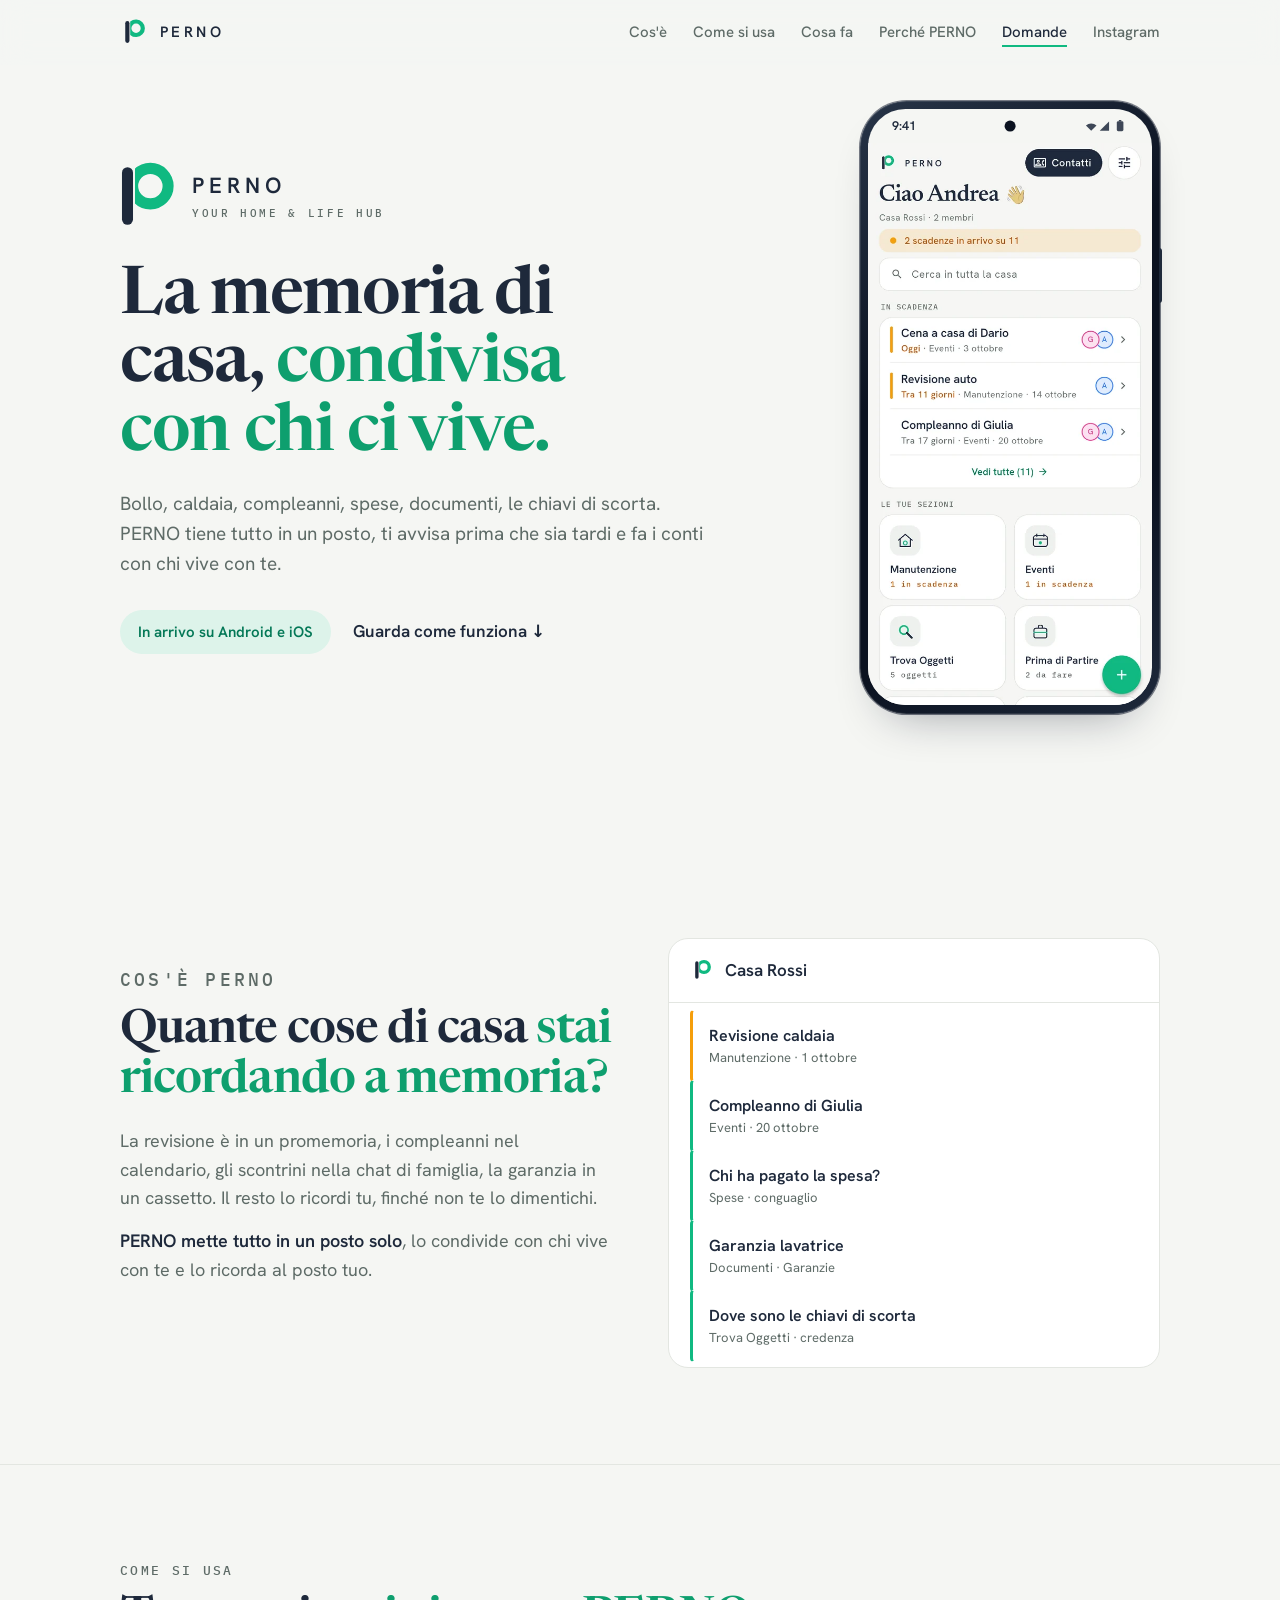
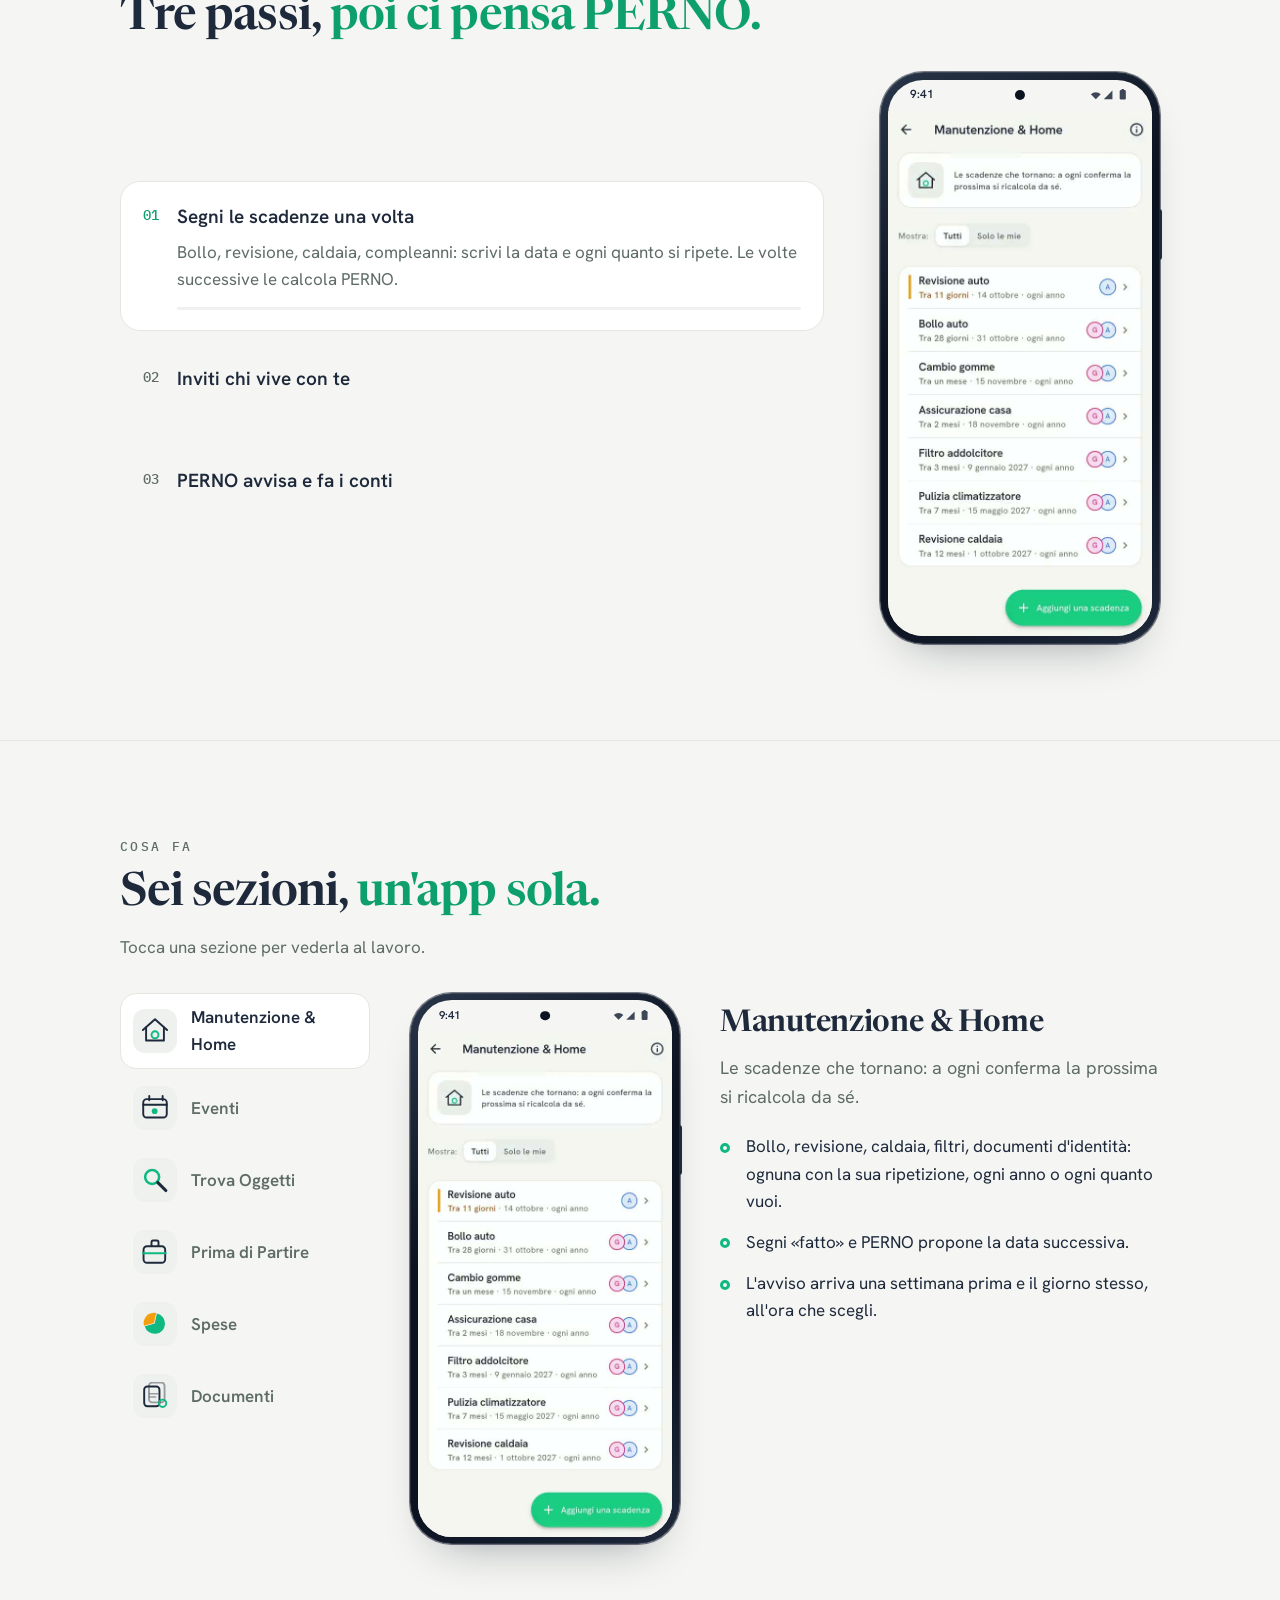
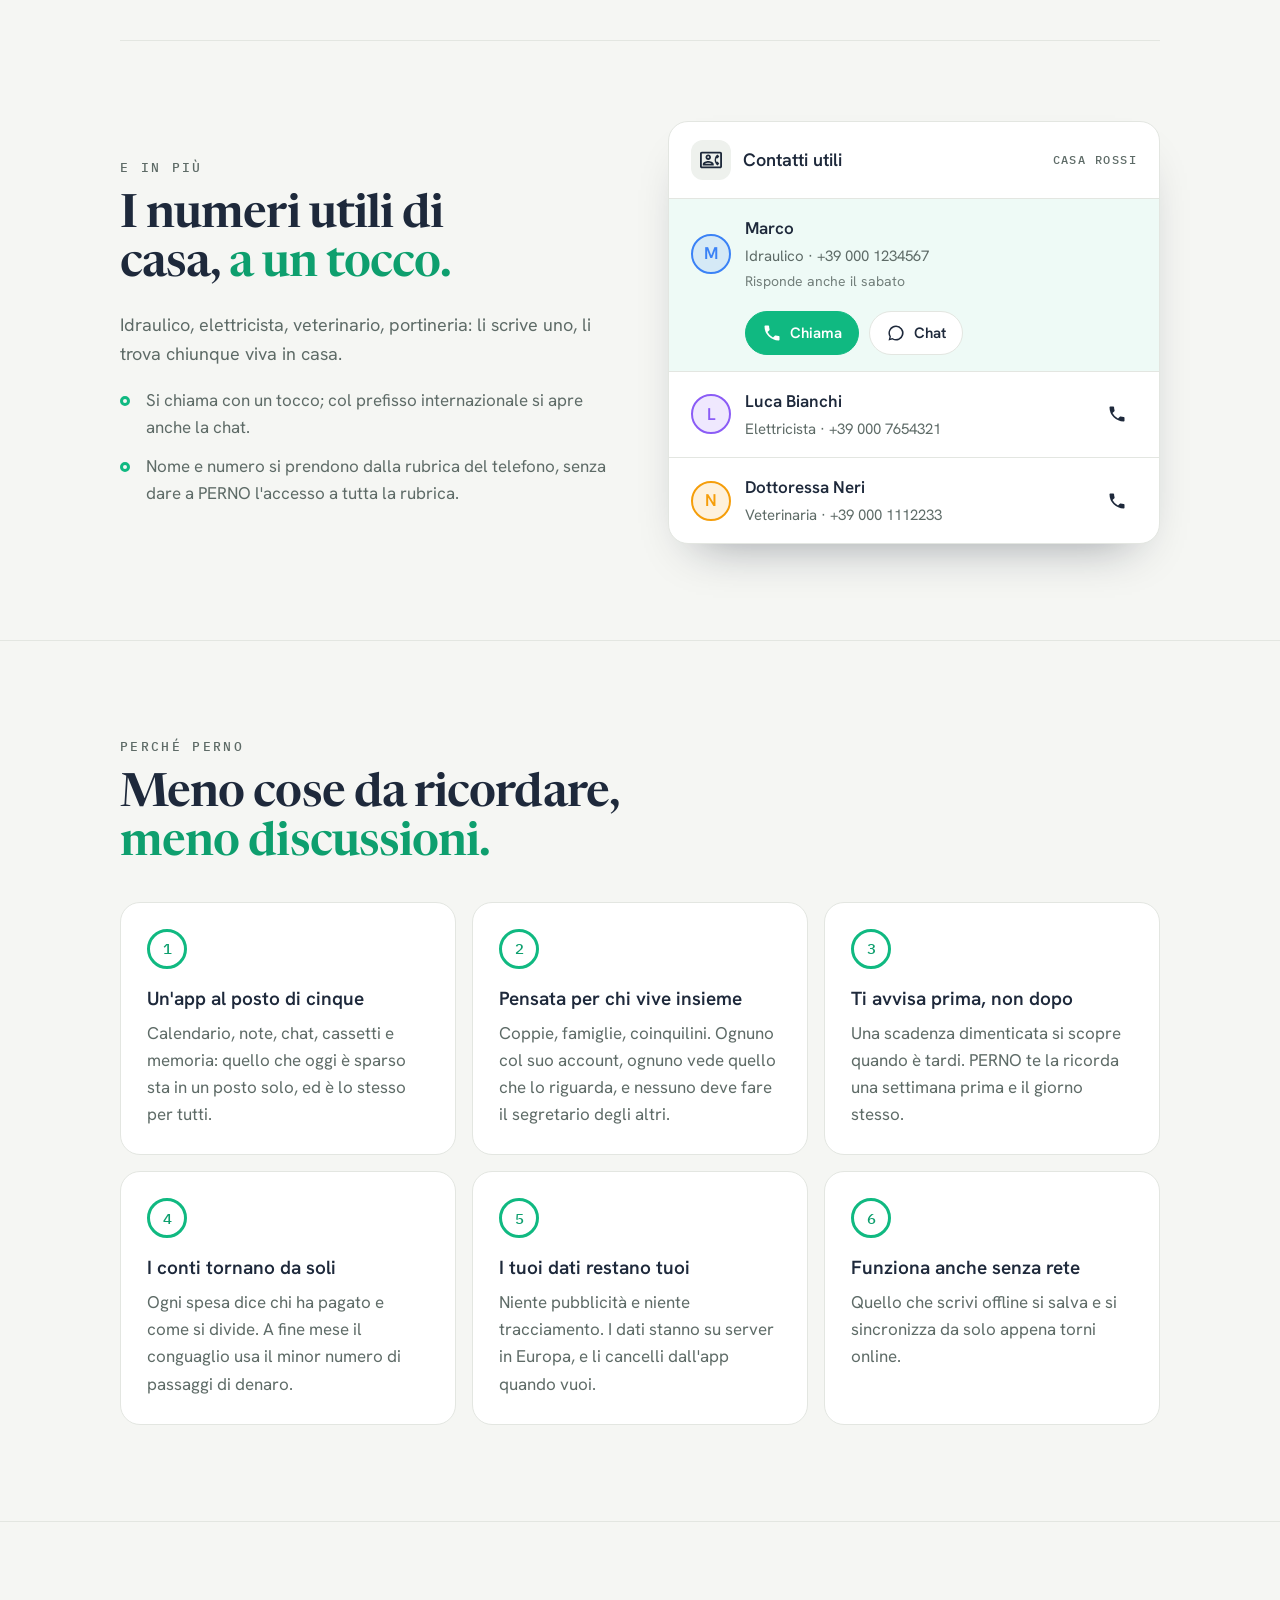
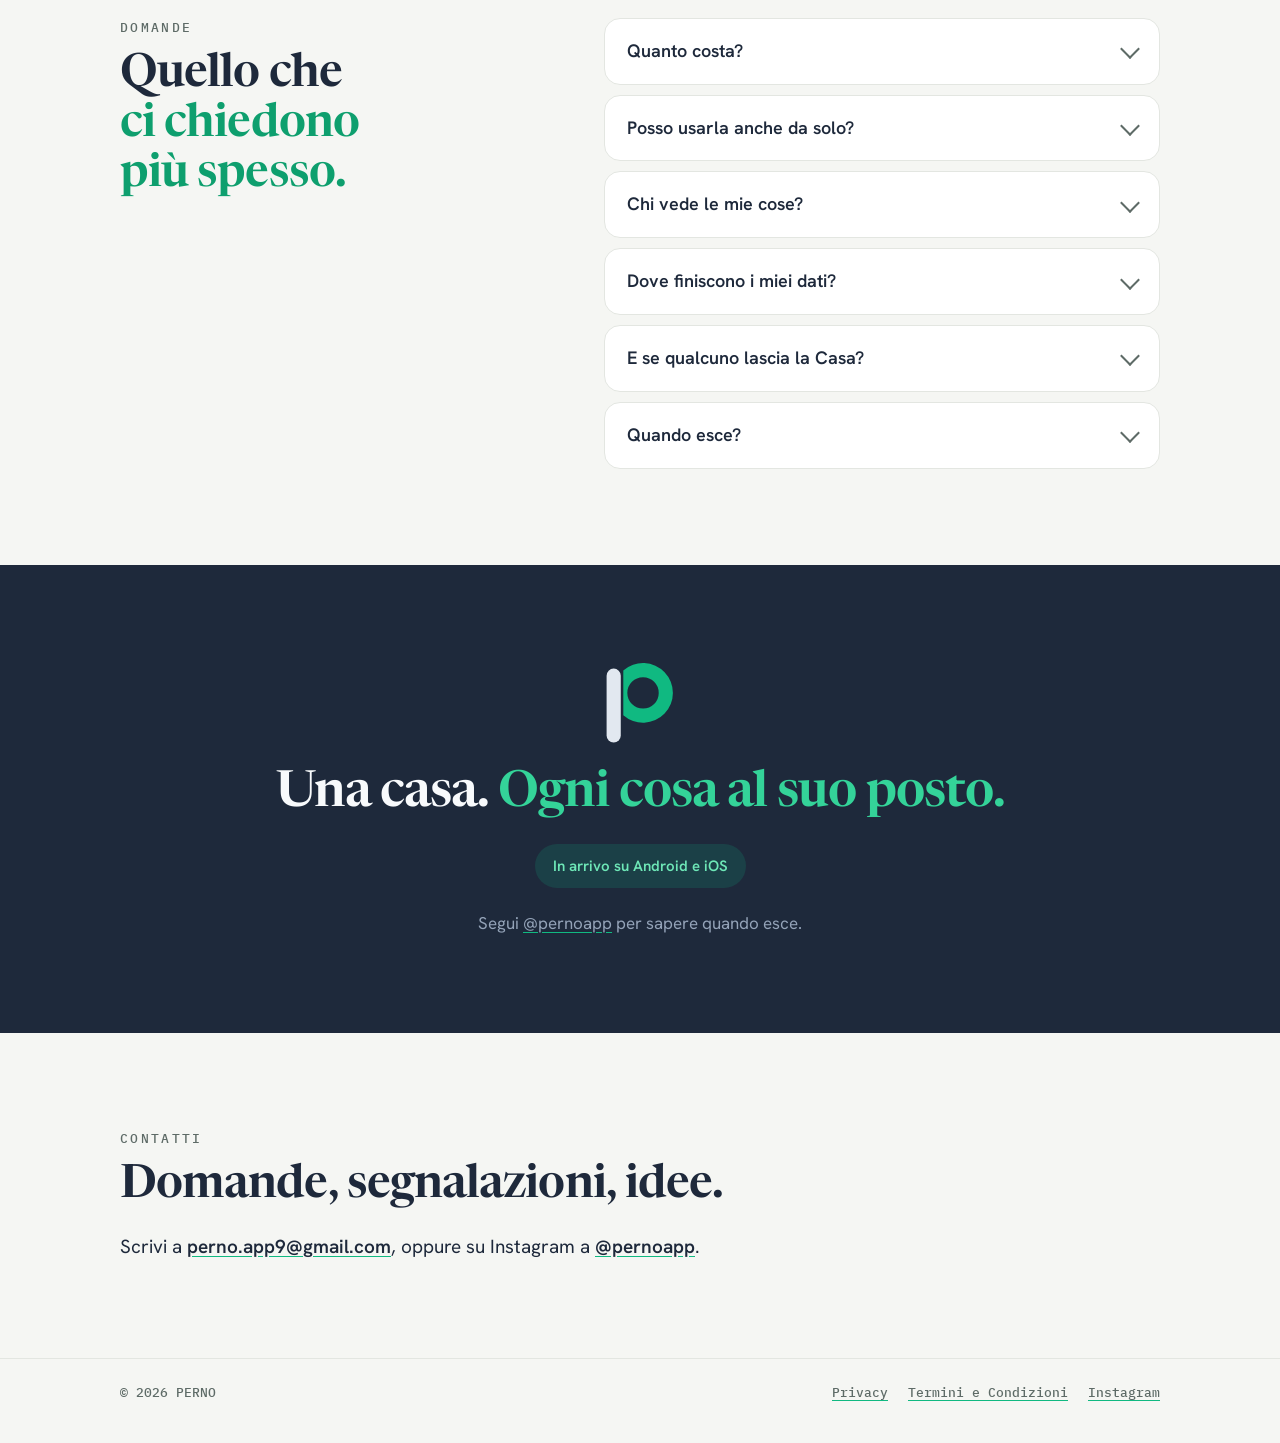
==== index.html @ d1ee952f "Sito: pagina principale di PERNO con video dell'app, caratteri serviti dal sito Pagina pernoapp.com:" ====
<!DOCTYPE html>
<html lang="it">
<head>
<meta charset="utf-8">
<meta name="viewport" content="width=device-width, initial-scale=1">
<title>PERNO — La memoria di casa</title>
<meta name="description" content="Scadenze, spese, documenti e oggetti in un'app sola, condivisa con chi vive con te. PERNO ricorda, avvisa e fa i conti. In arrivo su Android e iOS.">
<meta property="og:title" content="PERNO — La memoria di casa">
<meta property="og:description" content="Scadenze, spese, documenti e oggetti in un'app sola, condivisa con chi vive con te.">
<meta property="og:url" content="https://pernoapp.com/">
<meta property="og:type" content="website">
<meta property="og:image" content="https://pernoapp.com/immagini/home.webp">
<meta name="theme-color" content="#F5F6F3" media="(prefers-color-scheme: light)">
<meta name="theme-color" content="#0F172A" media="(prefers-color-scheme: dark)">
<link rel="icon" href="/favicon.svg" type="image/svg+xml">
<link rel="stylesheet" href="/caratteri/caratteri.css">
<link rel="stylesheet" href="/stile.css">
<script>document.documentElement.classList.add("js"); if (/[?&]movimento\b/.test(location.search)) document.documentElement.classList.add("movimento");</script>
</head>
<body>

<header class="testata" id="testata">
  <div class="pagina testata-dentro">
    <a class="marchio" href="#inizio" aria-label="PERNO, torna all'inizio">
      <svg viewBox="0 0 200 200" aria-hidden="true">
        <path d="M68 30.73A59 59 0 1 1 68 119.27Z M138 75A31 31 0 1 0 76 75A31 31 0 1 0 138 75Z" fill="#10B981" fill-rule="evenodd"/>
        <rect x="35" y="27" width="28" height="146" rx="14" fill="var(--tratto)"/>
      </svg>
      <span>PERNO</span>
    </a>
    <button class="menu-pulsante" id="menu-pulsante" aria-expanded="false" aria-controls="menu" aria-label="Apri il menu">
      <span></span><span></span>
    </button>
    <nav class="menu" id="menu" aria-label="Sezioni della pagina">
      <a href="#perche-serve">Cos'è</a>
      <a href="#come-si-usa">Come si usa</a>
      <a href="#cosa-fa">Cosa fa</a>
      <a href="#perche">Perché PERNO</a>
      <a href="#domande">Domande</a>
      <a class="menu-instagram" href="https://www.instagram.com/pernoapp/">Instagram</a>
    </nav>
  </div>
</header>

<main id="inizio">

<!-- ============ APERTURA ============ -->
<section class="apertura">
  <div class="pagina apertura-griglia">
    <div class="apertura-testo">
      <div class="avvitamento" aria-hidden="true">
        <svg viewBox="30 12 142 166" class="avv-marchio">
          <defs><clipPath id="taglio"><rect x="68" y="0" width="200" height="200"/></clipPath></defs>
          <g clip-path="url(#taglio)">
            <circle id="avv-anello" cx="107" cy="75" r="45" fill="none" stroke="#10B981" stroke-width="28" pathLength="100" stroke-dasharray="0 100"/>
          </g>
          <rect id="avv-asta" x="35" y="27" width="28" height="146" rx="14" fill="var(--tratto)"/>
        </svg>
        <div class="avv-scritte">
          <span class="avv-nome" id="avv-nome">PERNO</span>
          <span class="avv-payoff" id="avv-payoff">Your Home &amp; Life Hub</span>
        </div>
      </div>
      <h1 class="entra">La memoria di casa, <em>condivisa con chi ci vive.</em></h1>
      <p class="sotto entra">Bollo, caldaia, compleanni, spese, documenti, le chiavi di scorta. PERNO tiene tutto in un posto, ti avvisa prima che sia tardi e fa i conti con chi vive con te.</p>
      <div class="azioni entra">
        <span class="pillola">In arrivo su Android e iOS</span>
        <a class="link-giu" href="#come-si-usa">Guarda come funziona <span aria-hidden="true">↓</span></a>
      </div>
    </div>
    <div class="telefono telefono-grande entra"><div class="schermo"><div class="barra-stato" aria-hidden="true"><span class="ora">9:41</span><span class="foro"></span><svg class="segnali" viewBox="0 0 58 16"><path d="M8 14 1.2 7.2a9.6 9.6 0 0 1 13.6 0Z"/><path d="M19 14 31 2v12Z"/><rect x="41" y="1.5" width="8.5" height="13" rx="1.8"/><rect x="43.5" y="0" width="3.5" height="2" rx=".6"/></svg></div>
      <video class="video-auto" muted playsinline loop preload="metadata" poster="/immagini/home.webp" aria-label="PERNO si apre con il logo e mostra la Home: le scadenze in arrivo e le sei sezioni.">
        <source src="/video/avvio.mp4" type="video/mp4">
      </video></div>
    </div>
  </div>
</section>

<!-- ============ IL PROBLEMA ============ -->
<section class="blocco" id="perche-serve">
  <div class="pagina problema">
    <div class="problema-testo rivela">
      <p class="etichetta">Cos'è PERNO</p>
      <h2>Quante cose di casa <em>stai ricordando a memoria?</em></h2>
      <p>La revisione è in un promemoria, i compleanni nel calendario, gli scontrini nella chat di famiglia, la garanzia in un cassetto. Il resto lo ricordi tu, finché non te lo dimentichi.</p>
      <p><strong>PERNO mette tutto in un posto solo</strong>, lo condivide con chi vive con te e lo ricorda al posto tuo.</p>
    </div>
    <div class="sparsi" id="sparsi" aria-hidden="true">
      <div class="sparsi-scheda">
        <div class="sparsi-testata">
          <svg viewBox="0 0 200 200"><path d="M68 30.73A59 59 0 1 1 68 119.27Z M138 75A31 31 0 1 0 76 75A31 31 0 1 0 138 75Z" fill="#10B981" fill-rule="evenodd"/><rect x="35" y="27" width="28" height="146" rx="14" fill="var(--tratto)"/></svg>
          <span>Casa Rossi</span>
        </div>
      </div>
      <div class="foglietto" data-i="0"><span class="f-dove">Post-it sul frigo</span><span class="f-cosa">Revisione caldaia</span><span class="f-dove-poi">Manutenzione · 1 ottobre</span></div>
      <div class="foglietto" data-i="1"><span class="f-dove">Calendario</span><span class="f-cosa">Compleanno di Giulia</span><span class="f-dove-poi">Eventi · 20 ottobre</span></div>
      <div class="foglietto" data-i="2"><span class="f-dove">Chat di famiglia</span><span class="f-cosa">Chi ha pagato la spesa?</span><span class="f-dove-poi">Spese · conguaglio</span></div>
      <div class="foglietto" data-i="3"><span class="f-dove">Cassetto in cucina</span><span class="f-cosa">Garanzia lavatrice</span><span class="f-dove-poi">Documenti · Garanzie</span></div>
      <div class="foglietto" data-i="4"><span class="f-dove">Te lo ricordi tu</span><span class="f-cosa">Dove sono le chiavi di scorta</span><span class="f-dove-poi">Trova Oggetti · credenza</span></div>
    </div>
  </div>
</section>

<!-- ============ COME SI USA ============ -->
<section class="blocco" id="come-si-usa">
  <div class="pagina">
    <div class="rivela">
      <p class="etichetta">Come si usa</p>
      <h2>Tre passi, <em>poi ci pensa PERNO.</em></h2>
    </div>
    <div class="passi" id="passi">
      <ol class="passi-elenco">
        <li><button class="passo attivo" data-video="/video/manutenzione.mp4" data-poster="/video/manutenzione.jpg" aria-pressed="true">
          <span class="passo-numero">01</span>
          <span class="passo-titolo">Segni le scadenze una volta</span>
          <span class="passo-testo">Bollo, revisione, caldaia, compleanni: scrivi la data e ogni quanto si ripete. Le volte successive le calcola PERNO.</span>
          <span class="passo-barra"><span></span></span>
        </button></li>
        <li><button class="passo" data-video="/video/casa.mp4" data-poster="/video/casa.jpg" aria-pressed="false">
          <span class="passo-numero">02</span>
          <span class="passo-titolo">Inviti chi vive con te</span>
          <span class="passo-testo">Mandi un codice in chat, con le istruzioni già scritte. Ognuno entra col suo account e trova la stessa casa.</span>
          <span class="passo-barra"><span></span></span>
        </button></li>
        <li><button class="passo" data-video="/video/spese.mp4" data-poster="/video/spese.jpg" aria-pressed="false">
          <span class="passo-numero">03</span>
          <span class="passo-titolo">PERNO avvisa e fa i conti</span>
          <span class="passo-testo">Gli avvisi arrivano prima delle scadenze, solo a chi riguardano. Le spese si dividono da sole, e a fine mese sai chi deve dare cosa a chi.</span>
          <span class="passo-barra"><span></span></span>
        </button></li>
      </ol>
      <div class="telefono passi-telefono rivela"><div class="schermo"><div class="barra-stato" aria-hidden="true"><span class="ora">9:41</span><span class="foro"></span><svg class="segnali" viewBox="0 0 58 16"><path d="M8 14 1.2 7.2a9.6 9.6 0 0 1 13.6 0Z"/><path d="M19 14 31 2v12Z"/><rect x="41" y="1.5" width="8.5" height="13" rx="1.8"/><rect x="43.5" y="0" width="3.5" height="2" rx=".6"/></svg></div>
        <video id="passi-video" muted playsinline preload="metadata" poster="/video/manutenzione.jpg" aria-label="Video dell'app per il passo scelto.">
          <source src="/video/manutenzione.mp4" type="video/mp4">
        </video></div>
      </div>
    </div>
  </div>
</section>

<!-- ============ COSA FA ============ -->
<section class="blocco" id="cosa-fa">
  <div class="pagina">
    <div class="rivela">
      <p class="etichetta">Cosa fa</p>
      <h2>Sei sezioni, <em>un'app sola.</em></h2>
      <p class="intro">Tocca una sezione per vederla al lavoro.</p>
    </div>
    <div class="esploratore" id="esploratore">
      <div class="schede-sezioni" role="tablist" aria-label="Sezioni di PERNO">
        <button role="tab" class="scheda-sez attiva" aria-selected="true" aria-controls="pannello" data-sez="manutenzione">
          <span class="icona"><svg viewBox="40 40 88 88" aria-hidden="true"><g fill="none" stroke-linecap="round" stroke-linejoin="round" stroke-width="6"><path d="M46 81 L84 47 L122 81" stroke="var(--tratto)"/><path d="M56 73 V114 H112 V73" stroke="var(--tratto)"/><circle cx="84" cy="96" r="11" stroke="#10B981"/></g></svg></span>
          <span>Manutenzione &amp; Home</span>
        </button>
        <button role="tab" class="scheda-sez" aria-selected="false" aria-controls="pannello" data-sez="eventi">
          <span class="icona"><svg viewBox="40 40 88 88" aria-hidden="true"><g fill="none" stroke-linecap="round" stroke-linejoin="round" stroke-width="6"><rect x="47" y="56" width="74" height="58" rx="11" stroke="var(--tratto)"/><path d="M47 74 H121 M66 46 V60 M108 46 V60" stroke="var(--tratto)"/></g><circle cx="83" cy="94" r="9" fill="#10B981"/></svg></span>
          <span>Eventi</span>
        </button>
        <button role="tab" class="scheda-sez" aria-selected="false" aria-controls="pannello" data-sez="oggetti">
          <span class="icona"><svg viewBox="40 40 88 88" aria-hidden="true"><g fill="none" stroke-linecap="round"><circle cx="75" cy="74.5" r="22" stroke="#10B981" stroke-width="8"/><path d="M93 92 L118 117" stroke="var(--tratto)" stroke-width="10"/></g></svg></span>
          <span>Trova Oggetti</span>
        </button>
        <button role="tab" class="scheda-sez" aria-selected="false" aria-controls="pannello" data-sez="partire">
          <span class="icona"><svg viewBox="40 40 88 88" aria-hidden="true"><g fill="none" stroke-linecap="round" stroke-linejoin="round" stroke-width="6"><rect x="73" y="48" width="22" height="20" rx="5" stroke="var(--tratto)"/><rect x="48" y="66" width="68" height="52" rx="11" stroke="var(--tratto)" fill="var(--incasso)"/><path d="M46 88 H118" stroke="#10B981"/></g></svg></span>
          <span>Prima di Partire</span>
        </button>
        <button role="tab" class="scheda-sez" aria-selected="false" aria-controls="pannello" data-sez="spese">
          <span class="icona"><svg viewBox="40 40 88 88" aria-hidden="true"><path d="M83 82.5 L89.76 50.71 A32.5 32.5 0 1 1 51.61 90.91 Z" fill="#10B981"/><path d="M80.8 80.9 L49.41 89.31 A32.5 32.5 0 0 1 87.56 49.11 Z" fill="#F59E0B" stroke="var(--incasso)" stroke-width="2.5" stroke-linejoin="round" paint-order="stroke"/></svg></span>
          <span>Spese</span>
        </button>
        <button role="tab" class="scheda-sez" aria-selected="false" aria-controls="pannello" data-sez="documenti">
          <span class="icona"><svg viewBox="40 40 88 88" aria-hidden="true"><g fill="none" stroke-linecap="round" stroke-linejoin="round" stroke-width="6"><rect x="65" y="42" width="49" height="62" rx="10" stroke="var(--tratto)" stroke-opacity=".42"/><path d="M68 77 H92 M68 87 H86" stroke="var(--tratto)" stroke-opacity=".42" stroke-width="5"/><rect x="50" y="54" width="48" height="62" rx="10" stroke="var(--tratto)"/><circle cx="108" cy="107" r="11.5" stroke="#10B981"/></g></svg></span>
          <span>Documenti</span>
        </button>
      </div>
      <div class="pannello" id="pannello" role="tabpanel" aria-live="polite">
        <div class="telefono pannello-telefono"><div class="schermo"><div class="barra-stato" aria-hidden="true"><span class="ora">9:41</span><span class="foro"></span><svg class="segnali" viewBox="0 0 58 16"><path d="M8 14 1.2 7.2a9.6 9.6 0 0 1 13.6 0Z"/><path d="M19 14 31 2v12Z"/><rect x="41" y="1.5" width="8.5" height="13" rx="1.8"/><rect x="43.5" y="0" width="3.5" height="2" rx=".6"/></svg></div>
          <video id="sez-video" muted playsinline loop preload="metadata" poster="/video/manutenzione.jpg" aria-label="Video della sezione scelta.">
            <source src="/video/manutenzione.mp4" type="video/mp4">
          </video></div>
        </div>
        <div class="pannello-testo" id="sez-testo"></div>
      </div>
    </div>
    <div class="anche">
      <div class="anche-testo rivela">
        <p class="etichetta">E in più</p>
        <h2>I numeri utili di casa, <em>a un tocco.</em></h2>
        <p>Idraulico, elettricista, veterinario, portineria: li scrive uno, li trova chiunque viva in casa.</p>
        <ul class="anche-punti">
          <li>Si chiama con un tocco; col prefisso internazionale si apre anche la chat.</li>
          <li>Nome e numero si prendono dalla rubrica del telefono, senza dare a PERNO l'accesso a tutta la rubrica.</li>
        </ul>
      </div>
      <div class="rubrica rivela" role="img" aria-label="Esempio della rubrica di casa: Marco, idraulico; Luca Bianchi, elettricista; Dottoressa Neri, veterinaria. Ognuno con il pulsante per chiamare.">
        <div class="rubrica-testata">
          <span class="rubrica-icona"><svg viewBox="0 0 24 24"><path d="M22 3H2C.9 3 0 3.9 0 5v14c0 1.1.9 2 2 2h20c1.1 0 1.99-.9 1.99-2L24 5c0-1.1-.9-2-2-2zm0 16H2V5h20v14zm-2.99-1.01L21 16l-1.51-2h-1.64c-.22-.63-.35-1.3-.35-2s.13-1.37.35-2h1.64L21 8l-1.99-1.99c-1.31.98-2.28 2.37-2.73 3.99-.18.64-.28 1.31-.28 2s.1 1.36.28 2c.45 1.61 1.42 3.01 2.73 3.99zM9 12c1.65 0 3-1.35 3-3s-1.35-3-3-3-3 1.35-3 3 1.35 3 3 3zm0-4c.55 0 1 .45 1 1s-.45 1-1 1-1-.45-1-1 .45-1 1-1zm6 8.59c0-2.5-3.97-3.58-6-3.58s-6 1.08-6 3.58V18h12v-1.41zM5.48 16c.74-.5 2.22-1 3.52-1s2.77.49 3.52 1H5.48z"/></svg></span>
          <span class="rubrica-titolo">Contatti utili</span>
          <span class="rubrica-casa">Casa Rossi</span>
        </div>
        <div class="contatto aperto">
          <span class="contatto-iniziale" style="--c:#3B82F6">M</span>
          <span class="contatto-dati"><strong>Marco</strong><span>Idraulico · +39&nbsp;000&nbsp;1234567</span><em>Risponde anche il sabato</em></span>
          <span class="contatto-azioni">
            <span class="azione azione-piena"><svg viewBox="0 0 24 24"><path d="M6.6 10.8a15.1 15.1 0 0 0 6.6 6.6l2.2-2.2c.3-.3.7-.4 1-.2 1.1.4 2.3.6 3.6.6.6 0 1 .4 1 1V20c0 .6-.4 1-1 1A17 17 0 0 1 3 4c0-.6.4-1 1-1h3.5c.6 0 1 .4 1 1 0 1.3.2 2.5.6 3.6.1.3 0 .7-.2 1Z"/></svg>Chiama</span>
            <span class="azione"><svg viewBox="0 0 24 24"><path d="M12 3a9 9 0 0 0-7.8 13.5L3 21l4.6-1.2A9 9 0 1 0 12 3Zm0 16.2a7.2 7.2 0 0 1-3.7-1l-.3-.2-2.7.7.7-2.6-.2-.3A7.2 7.2 0 1 1 12 19.2Z"/></svg>Chat</span>
          </span>
        </div>
        <div class="contatto">
          <span class="contatto-iniziale" style="--c:#8B5CF6">L</span>
          <span class="contatto-dati"><strong>Luca Bianchi</strong><span>Elettricista · +39&nbsp;000&nbsp;7654321</span></span>
          <span class="contatto-chiama"><svg viewBox="0 0 24 24"><path d="M6.6 10.8a15.1 15.1 0 0 0 6.6 6.6l2.2-2.2c.3-.3.7-.4 1-.2 1.1.4 2.3.6 3.6.6.6 0 1 .4 1 1V20c0 .6-.4 1-1 1A17 17 0 0 1 3 4c0-.6.4-1 1-1h3.5c.6 0 1 .4 1 1 0 1.3.2 2.5.6 3.6.1.3 0 .7-.2 1Z"/></svg></span>
        </div>
        <div class="contatto">
          <span class="contatto-iniziale" style="--c:#F59E0B">N</span>
          <span class="contatto-dati"><strong>Dottoressa Neri</strong><span>Veterinaria · +39&nbsp;000&nbsp;1112233</span></span>
          <span class="contatto-chiama"><svg viewBox="0 0 24 24"><path d="M6.6 10.8a15.1 15.1 0 0 0 6.6 6.6l2.2-2.2c.3-.3.7-.4 1-.2 1.1.4 2.3.6 3.6.6.6 0 1 .4 1 1V20c0 .6-.4 1-1 1A17 17 0 0 1 3 4c0-.6.4-1 1-1h3.5c.6 0 1 .4 1 1 0 1.3.2 2.5.6 3.6.1.3 0 .7-.2 1Z"/></svg></span>
        </div>
      </div>
    </div>
  </div>
</section>

<!-- ============ PERCHÉ ============ -->
<section class="blocco" id="perche">
  <div class="pagina">
    <div class="rivela">
      <p class="etichetta">Perché PERNO</p>
      <h2>Meno cose da ricordare, <em>meno discussioni.</em></h2>
    </div>
    <div class="ragioni">
      <article class="ragione rivela"><span class="r-segno">1</span><h3>Un'app al posto di cinque</h3><p>Calendario, note, chat, cassetti e memoria: quello che oggi è sparso sta in un posto solo, ed è lo stesso per tutti.</p></article>
      <article class="ragione rivela"><span class="r-segno">2</span><h3>Pensata per chi vive insieme</h3><p>Coppie, famiglie, coinquilini. Ognuno col suo account, ognuno vede quello che lo riguarda, e nessuno deve fare il segretario degli altri.</p></article>
      <article class="ragione rivela"><span class="r-segno">3</span><h3>Ti avvisa prima, non dopo</h3><p>Una scadenza dimenticata si scopre quando è tardi. PERNO te la ricorda una settimana prima e il giorno stesso.</p></article>
      <article class="ragione rivela"><span class="r-segno">4</span><h3>I conti tornano da soli</h3><p>Ogni spesa dice chi ha pagato e come si divide. A fine mese il conguaglio usa il minor numero di passaggi di denaro.</p></article>
      <article class="ragione rivela"><span class="r-segno">5</span><h3>I tuoi dati restano tuoi</h3><p>Niente pubblicità e niente tracciamento. I dati stanno su server in Europa, e li cancelli dall'app quando vuoi.</p></article>
      <article class="ragione rivela"><span class="r-segno">6</span><h3>Funziona anche senza rete</h3><p>Quello che scrivi offline si salva e si sincronizza da solo appena torni online.</p></article>
    </div>
  </div>
</section>

<!-- ============ DOMANDE ============ -->
<section class="blocco" id="domande">
  <div class="pagina domande">
    <div class="rivela">
      <p class="etichetta">Domande</p>
      <h2>Quello che <em>ci chiedono più spesso.</em></h2>
    </div>
    <div class="faq">
      <details class="rivela"><summary>Quanto costa?</summary><p>PERNO si scarica gratis.</p></details>
      <details class="rivela"><summary>Posso usarla anche da solo?</summary><p>Sì. Una Casa può avere una persona sola, e gli altri li inviti quando vuoi, anche dopo mesi. Le scadenze di casa che hai già scritto le vedranno anche loro.</p></details>
      <details class="rivela"><summary>Chi vede le mie cose?</summary><p>Solo le persone della tua Casa, e solo quello che scegli. Una scadenza può essere rivolta a te, ad alcune persone o a tutta la Casa; un oggetto o un documento può essere visibile solo a chi indichi. Lo garantiscono i server, non solo l'app.</p></details>
      <details class="rivela"><summary>Dove finiscono i miei dati?</summary><p>Su server in Europa, in Belgio. Niente pubblicità, niente statistiche d'uso, nessuna vendita a terzi. Puoi cancellare l'account e tutti i tuoi dati direttamente dall'app. I dettagli sono nella <a href="/privacy/">privacy</a>.</p></details>
      <details class="rivela"><summary>E se qualcuno lascia la Casa?</summary><p>Quello che ha condiviso resta agli altri: scadenze, spese, documenti. Quello che aveva tenuto solo per sé se ne va con lui.</p></details>
      <details class="rivela"><summary>Quando esce?</summary><p>Presto. Segui <a href="https://www.instagram.com/pernoapp/">@pernoapp</a> su Instagram per sapere il giorno.</p></details>
    </div>
  </div>
</section>

<!-- ============ CHIUSURA ============ -->
<section class="chiusura">
  <div class="pagina chiusura-dentro rivela">
    <svg viewBox="30 12 142 166" class="chiusura-marchio" aria-hidden="true">
      <path d="M68 30.73A59 59 0 1 1 68 119.27Z M138 75A31 31 0 1 0 76 75A31 31 0 1 0 138 75Z" fill="#10B981" fill-rule="evenodd"/>
      <rect x="35" y="27" width="28" height="146" rx="14" fill="#E2E8F0"/>
    </svg>
    <p class="chiusura-frase">Una casa. <em>Ogni cosa al suo posto.</em></p>
    <span class="pillola pillola-scura">In arrivo su Android e iOS</span>
    <p class="chiusura-social">Segui <a href="https://www.instagram.com/pernoapp/">@pernoapp</a> per sapere quando esce.</p>
  </div>
</section>

<section class="blocco contatti" id="contatti">
  <div class="pagina rivela">
    <p class="etichetta">Contatti</p>
    <h2>Domande, segnalazioni, idee.</h2>
    <p class="contatti-riga">Scrivi a <a href="mailto:perno.app9@gmail.com">perno.app9@gmail.com</a>, oppure su Instagram a <a href="https://www.instagram.com/pernoapp/">@pernoapp</a>.</p>
  </div>
</section>

</main>

<footer class="piede">
  <div class="pagina piede-dentro">
    <span>© 2026 PERNO</span>
    <nav aria-label="Link legali">
      <a href="/privacy/">Privacy</a>
      <a href="/termini/">Termini e Condizioni</a>
      <a href="https://www.instagram.com/pernoapp/">Instagram</a>
    </nav>
  </div>
</footer>

<script src="/sito.js" defer></script>
</body>
</html>
---- caratteri/caratteri.css ----
/* I caratteri di PERNO, serviti dal sito stesso: nessuna richiesta a Google o ad altri.
   Sono gli stessi file dell'app (app/assets/fonts), ridotti ai caratteri latini.
   Licenza SIL Open Font License: vedi i file OFL-*.txt in questa cartella. */
@font-face {
  font-family: "Newsreader";
  src: url("/caratteri/newsreader.woff") format("woff");
  font-weight: 200 800;
  font-style: normal;
  font-display: swap;
}
@font-face {
  font-family: "Hanken Grotesk";
  src: url("/caratteri/hanken-grotesk.woff") format("woff");
  font-weight: 100 900;
  font-style: normal;
  font-display: swap;
}
@font-face {
  font-family: "IBM Plex Mono";
  src: url("/caratteri/ibm-plex-mono-500.woff") format("woff");
  font-weight: 500;
  font-style: normal;
  font-display: swap;
}
---- stile.css ----
/* Sito di PERNO — pagina principale. Colori e caratteri dell'app (PRD §6.3). */
:root {
  --fondo: #F5F6F3;
  --scheda: #FFFFFF;
  --incasso: #EEF1ED;
  --bordo: #E3E6E1;
  --testo: #1E293B;
  --testo-2: #5E6B67;
  --tratto: #1E293B;
  --verde: #10B981;
  --verde-testo: #0E9F6E;
  --verde-fondo: #DDF3EA;
  --verde-scuro: #047857;
  --ambra: #F59E0B;
  --cornice: #0F172A;
  --notte: #1E293B;
  --ombra: 0 24px 48px -28px rgba(15, 23, 42, 0.45);
}
@media (prefers-color-scheme: dark) {
  :root {
    --fondo: #0F172A;
    --scheda: #1E293B;
    --incasso: #172033;
    --bordo: #334155;
    --testo: #F8FAFC;
    --testo-2: #94A3B8;
    --tratto: #E2E8F0;
    --verde-testo: #34D399;
    --verde-fondo: #10372C;
    --verde-scuro: #6EE7B7;
    --cornice: #334155;
    --notte: #0B1222;
    --ombra: 0 24px 48px -28px rgba(0, 0, 0, 0.8);
  }
}

* { box-sizing: border-box; }
html { scroll-behavior: smooth; scroll-padding-top: 76px; }
body {
  margin: 0;
  background: var(--fondo);
  color: var(--testo);
  font: 400 17px/1.6 "Hanken Grotesk", system-ui, sans-serif;
  -webkit-font-smoothing: antialiased;
}
img, video { display: block; max-width: 100%; height: auto; }
a { color: inherit; text-decoration-color: var(--verde); text-underline-offset: 3px; }
.pagina { max-width: 1080px; margin: 0 auto; padding: 0 20px; }

h1, h2, h3 { margin: 0; }
h1, h2, .chiusura-frase {
  font-family: "Newsreader", Georgia, serif; font-weight: 600;
  font-variation-settings: "opsz" 72; letter-spacing: -0.02em; text-wrap: balance;
}
h1 em, h2 em, .chiusura-frase em { font-style: normal; color: var(--verde-testo); }
h1 { font-size: clamp(40px, 6vw, 66px); line-height: 1.04; margin-bottom: 20px; }
h2 { font-size: clamp(31px, 4.4vw, 46px); line-height: 1.08; margin-bottom: 20px; max-width: 17em; }
h3 { font-size: 19px; font-weight: 600; line-height: 1.3; }
.etichetta {
  font: 500 13px/1.5 "IBM Plex Mono", monospace; color: var(--testo-2);
  text-transform: uppercase; letter-spacing: 0.18em; margin: 0 0 14px;
}
.pillola {
  display: inline-block; background: var(--verde-fondo); color: var(--verde-scuro);
  font-weight: 600; font-size: 15px; padding: 10px 18px; border-radius: 999px; white-space: nowrap;
}

/* ---------- Testata fissa ---------- */
.testata {
  position: sticky; top: 0; z-index: 20;
  background: color-mix(in srgb, var(--fondo) 82%, transparent);
  -webkit-backdrop-filter: blur(14px); backdrop-filter: blur(14px);
  border-bottom: 1px solid transparent; transition: border-color .3s;
}
.testata.staccata { border-bottom-color: var(--bordo); }
.testata-dentro { display: flex; align-items: center; justify-content: space-between; height: 64px; }
.marchio { display: flex; align-items: center; gap: 10px; text-decoration: none; }
.marchio svg { width: 30px; height: 30px; }
.marchio span { font-weight: 600; letter-spacing: 0.23em; font-size: 15px; }
.menu { display: flex; gap: 26px; align-items: center; }
.menu a { text-decoration: none; font-weight: 500; font-size: 15px; color: var(--testo-2); transition: color .2s; }
.menu a:hover, .menu a.qui { color: var(--testo); }
.menu a.qui { text-decoration: underline; text-decoration-color: var(--verde); text-decoration-thickness: 2px; text-underline-offset: 8px; }
.menu-pulsante { display: none; }

/* ---------- Apertura ---------- */
.apertura { padding: 36px 0 88px; overflow: hidden; }
.apertura-griglia { display: grid; grid-template-columns: 1fr auto; gap: 56px; align-items: center; }
.avvitamento { display: flex; align-items: center; gap: 16px; margin-bottom: 36px; min-height: 66px; }
.avv-marchio { width: 56px; height: 66px; overflow: visible; }
.avv-scritte { display: flex; flex-direction: column; gap: 4px; }
.avv-nome { font-weight: 600; font-size: 22px; letter-spacing: 0.23em; }
.avv-payoff { font: 500 11px/1.2 "IBM Plex Mono", monospace; color: var(--testo-2); letter-spacing: 0.24em; text-transform: uppercase; }
.sotto { font-size: 19px; color: var(--testo-2); max-width: 31em; margin: 0 0 30px; }
.azioni { display: flex; flex-wrap: wrap; align-items: center; gap: 14px 22px; }
.link-giu { font-weight: 600; text-decoration: none; color: var(--testo); }
.link-giu span { display: inline-block; transition: transform .3s; }
.link-giu:hover span { transform: translateY(3px); }

/* ---------- Telefono ---------- */
/* Un telefono vero: cornice sottile e scura, angoli in proporzione alla larghezza (--l),
   schermo con la riga dell'ora sopra, come la registrazione originale; niente barra dei tasti sotto. */
.telefono {
  --l: 300px;
  position: relative; width: var(--l); flex: none;
  padding: calc(var(--l) * 0.028);
  border-radius: calc(var(--l) * 0.155);
  background: linear-gradient(145deg, #283548, #0B1220 38%, #0B1220 70%, #1E293B);
  box-shadow: inset 0 0 0 1px rgba(255, 255, 255, .10), 0 0 0 1px rgba(15, 23, 42, .55), var(--ombra);
}
.telefono::after { /* tasto laterale */
  content: ""; position: absolute; right: -2px; top: 24%; width: 3px; height: 9%;
  border-radius: 0 3px 3px 0; background: #1E293B;
}
.schermo {
  position: relative; overflow: hidden; background: #F5F6F3;
  border-radius: calc(var(--l) * 0.125);
  aspect-ratio: 540 / 1136; display: flex; flex-direction: column;
  transform: translateZ(0); /* tiene il ritaglio degli angoli anche sul video */
}
.schermo video, .schermo img { width: 100%; aspect-ratio: 540 / 1072; height: auto; object-fit: cover; flex: none; }
.barra-stato {
  flex: none; aspect-ratio: 540 / 64; display: flex; align-items: center; justify-content: space-between;
  padding: 0 7.5% 0 8.5%; color: #1E293B; position: relative;
  font: 600 calc(var(--l) * 0.042)/1 "Hanken Grotesk", system-ui, sans-serif;
}
.barra-stato .foro {
  position: absolute; left: 50%; top: 50%; width: calc(var(--l) * 0.036); height: calc(var(--l) * 0.036);
  transform: translate(-50%, -50%); border-radius: 50%; background: #0B1220;
}
.barra-stato .segnali { width: calc(var(--l) * 0.15); height: auto; fill: currentColor; opacity: .85; }
.telefono-grande { --l: 300px; }
@media (prefers-color-scheme: dark) {
  .telefono { box-shadow: inset 0 0 0 1px rgba(255, 255, 255, .10), 0 0 0 1.5px #334155, var(--ombra); }
}

/* ---------- Blocchi ---------- */
.blocco { padding: 96px 0; }
.blocco + .blocco { border-top: 1px solid var(--bordo); }
.intro { color: var(--testo-2); margin: -6px 0 0; }

/* Il problema: foglietti sparsi che si raccolgono */
.problema { display: grid; grid-template-columns: 1fr 1fr; gap: 56px; align-items: center; }
.problema-testo p { color: var(--testo-2); font-size: 18px; margin: 0 0 14px; }
.problema-testo strong { color: var(--testo); font-weight: 600; }
.sparsi { position: relative; height: 470px; }
.sparsi-scheda {
  position: absolute; inset: 40px 0 0 0; background: var(--scheda); border: 1px solid var(--bordo);
  border-radius: 20px; opacity: 0; transform: scale(.96); transition: opacity .6s .2s, transform .6s .2s;
}
.sparsi.raccolto .sparsi-scheda { opacity: 1; transform: none; }
.sparsi-testata { display: flex; align-items: center; gap: 10px; padding: 18px 22px; border-bottom: 1px solid var(--bordo); font-weight: 600; }
.sparsi-testata svg { width: 24px; height: 24px; }
.foglietto {
  position: absolute; left: 0; top: 0; width: min(300px, 78%);
  background: var(--scheda); border: 1px solid var(--bordo); border-radius: 14px; padding: 12px 16px;
  box-shadow: 0 10px 24px -16px rgba(15, 23, 42, .5);
  transform: translate(var(--x, 0), var(--y, 0)) rotate(var(--r, 0deg));
  transition: transform .9s cubic-bezier(.2, .8, .2, 1), box-shadow .9s, border-color .9s;
  transition-delay: calc(var(--i) * 90ms);
}
.foglietto span { display: block; }
.f-dove { font: 500 11px/1.4 "IBM Plex Mono", monospace; letter-spacing: .12em; text-transform: uppercase; color: var(--testo-2); }
.f-cosa { font-weight: 600; font-size: 16px; }
.f-dove-poi { display: none !important; }
.sparsi.raccolto .foglietto { box-shadow: none; border-color: transparent; border-left: 3px solid var(--verde); border-radius: 4px; }
.sparsi.raccolto .f-dove { display: none; }
.sparsi.raccolto .f-dove-poi { display: block !important; font-size: 13px; color: var(--testo-2); }
.sparsi.raccolto .foglietto[data-i="0"] { border-left-color: var(--ambra); }

/* Come si usa: passi con video */
.passi { display: grid; grid-template-columns: 1fr auto; gap: 56px; align-items: center; margin-top: 28px; }
.passi-elenco { list-style: none; margin: 0; padding: 0; display: grid; gap: 12px; }
.passo {
  all: unset; box-sizing: border-box; display: grid; grid-template-columns: auto 1fr; column-gap: 18px;
  width: 100%; padding: 20px 22px; border-radius: 20px; cursor: pointer;
  border: 1px solid transparent; transition: background .3s, border-color .3s;
}
.passo:hover { background: color-mix(in srgb, var(--scheda) 60%, transparent); }
.passo:focus-visible { outline: 2px solid var(--verde); outline-offset: 2px; }
.passo.attivo { background: var(--scheda); border-color: var(--bordo); }
.passo-numero { grid-row: span 3; font: 500 14px/1.9 "IBM Plex Mono", monospace; color: var(--testo-2); }
.passo.attivo .passo-numero { color: var(--verde-testo); }
.passo-titolo { font-weight: 600; font-size: 19px; }
.passo-testo { color: var(--testo-2); max-height: 0; overflow: hidden; opacity: 0; transition: max-height .5s, opacity .5s, margin .5s; }
.passo.attivo .passo-testo { max-height: 140px; opacity: 1; margin-top: 6px; }
.passo-barra { height: 3px; border-radius: 3px; background: var(--incasso); margin-top: 14px; overflow: hidden; opacity: 0; }
.passo.attivo .passo-barra { opacity: 1; }
.passo-barra span { display: block; height: 100%; width: 0; background: var(--verde); }
.passi-telefono { --l: 280px; }

/* Cosa fa: esploratore delle sezioni */
.esploratore { display: grid; grid-template-columns: 250px auto 1fr; gap: 40px; align-items: start; margin-top: 32px; }
.schede-sezioni { display: grid; gap: 6px; }
.scheda-sez {
  all: unset; box-sizing: border-box; display: flex; align-items: center; gap: 14px;
  padding: 10px 12px; border-radius: 16px; cursor: pointer; font-weight: 600;
  color: var(--testo-2); border: 1px solid transparent; transition: background .25s, color .25s, border-color .25s;
}
.scheda-sez:hover { color: var(--testo); }
.scheda-sez:focus-visible { outline: 2px solid var(--verde); }
.scheda-sez.attiva { background: var(--scheda); border-color: var(--bordo); color: var(--testo); }
.scheda-sez .icona { width: 44px; height: 44px; border-radius: 12px; background: var(--incasso); display: grid; place-items: center; flex: none; }
.scheda-sez .icona svg { width: 28px; height: 28px; }
.pannello { display: contents; }
.pannello-telefono { --l: 270px; }
.pannello-telefono video { transition: opacity .25s; }
.pannello-telefono video.cambia { opacity: 0; }
.pannello-testo { padding-top: 12px; transition: opacity .3s, transform .3s; }
.pannello-testo.cambia { opacity: 0; transform: translateY(8px); }
.pannello-testo h3 { font-family: "Newsreader", Georgia, serif; font-size: 30px; font-variation-settings: "opsz" 72; letter-spacing: -.01em; margin-bottom: 10px; }
.pannello-testo .riga { color: var(--testo-2); font-size: 18px; margin: 0 0 22px; }
.pannello-testo ul { list-style: none; padding: 0; margin: 0; display: grid; gap: 14px; }
.pannello-testo li { position: relative; padding-left: 26px; }
.pannello-testo li::before { content: ""; position: absolute; left: 0; top: .55em; width: 10px; height: 10px; border-radius: 50%; border: 3px solid var(--verde); box-sizing: border-box; }

.anche { display: grid; grid-template-columns: 1fr 1fr; gap: 56px; align-items: center; margin-top: 96px; padding-top: 80px; border-top: 1px solid var(--bordo); }
.anche-testo > p:not(.etichetta) { color: var(--testo-2); font-size: 18px; margin: 0 0 18px; }
.anche-punti { list-style: none; padding: 0; margin: 0; display: grid; gap: 12px; }
.anche-punti li { position: relative; padding-left: 26px; color: var(--testo-2); }
.anche-punti li::before { content: ""; position: absolute; left: 0; top: .55em; width: 10px; height: 10px; border-radius: 50%; border: 3px solid var(--verde); box-sizing: border-box; }
.rubrica { background: var(--scheda); border: 1px solid var(--bordo); border-radius: 20px; overflow: hidden; box-shadow: var(--ombra); }
.rubrica-testata { display: flex; align-items: center; gap: 12px; padding: 18px 22px; border-bottom: 1px solid var(--bordo); }
.rubrica-icona { width: 40px; height: 40px; border-radius: 12px; background: var(--incasso); display: grid; place-items: center; flex: none; }
.rubrica-icona svg { width: 22px; height: 22px; fill: var(--tratto); }
.rubrica-titolo { font-weight: 600; font-size: 18px; }
.rubrica-casa { margin-left: auto; font: 500 12px/1 "IBM Plex Mono", monospace; letter-spacing: .12em; text-transform: uppercase; color: var(--testo-2); }
.contatto { display: grid; grid-template-columns: auto 1fr auto; gap: 14px; align-items: center; padding: 16px 22px; }
.contatto + .contatto { border-top: 1px solid var(--bordo); }
.contatto-iniziale {
  width: 40px; height: 40px; border-radius: 50%; display: grid; place-items: center; font-weight: 600;
  color: var(--c); background: color-mix(in srgb, var(--c) 14%, transparent); border: 2px solid var(--c);
}
.contatto-dati { display: grid; gap: 2px; min-width: 0; }
.contatto-dati strong { font-weight: 600; font-size: 17px; }
.contatto-dati span { color: var(--testo-2); font-size: 15px; }
.contatto-dati em { font-style: normal; font-size: 14px; color: var(--testo-2); opacity: .85; }
.contatto-chiama { width: 40px; height: 40px; border-radius: 50%; display: grid; place-items: center; }
.contatto-chiama svg, .azione svg { width: 20px; height: 20px; fill: currentColor; }
.contatto.aperto { background: color-mix(in srgb, var(--verde) 7%, transparent); grid-template-columns: auto 1fr; }
.contatto-azioni { grid-column: 2; display: flex; flex-wrap: wrap; gap: 10px; margin-top: 4px; }
.azione {
  display: inline-flex; align-items: center; gap: 8px; padding: 9px 16px; border-radius: 999px;
  font-weight: 600; font-size: 15px; border: 1.5px solid var(--bordo); background: var(--scheda);
}
.azione-piena { background: var(--verde); border-color: var(--verde); color: #fff; }
.js .rubrica .contatto { opacity: 0; transform: translateX(16px); transition: opacity .6s, transform .6s; }
.js .rubrica.vista .contatto { opacity: 1; transform: none; }
.js .rubrica.vista .contatto:nth-child(2) { transition-delay: .25s; }
.js .rubrica.vista .contatto:nth-child(3) { transition-delay: .4s; }
.js .rubrica.vista .contatto:nth-child(4) { transition-delay: .55s; }
.rubrica.vista .azione-piena { animation: richiamo 2.4s 1.2s ease-in-out 2; }
@keyframes richiamo { 0%, 100% { box-shadow: 0 0 0 0 rgba(16, 185, 129, .45); } 50% { box-shadow: 0 0 0 8px rgba(16, 185, 129, 0); } }

/* Perché */
.ragioni { display: grid; grid-template-columns: repeat(3, 1fr); gap: 16px; margin-top: 32px; }
.ragione { background: var(--scheda); border: 1px solid var(--bordo); border-radius: 20px; padding: 26px; }
.r-segno {
  display: grid; place-items: center; width: 40px; height: 40px; border-radius: 50%;
  border: 3px solid var(--verde); font: 500 15px/1 "IBM Plex Mono", monospace; color: var(--verde-testo); margin-bottom: 18px;
}
.ragione h3 { margin-bottom: 8px; }
.ragione p { margin: 0; color: var(--testo-2); }

/* Domande */
.domande { display: grid; grid-template-columns: 1fr 1.3fr; gap: 56px; align-items: start; }
.faq { display: grid; gap: 10px; }
.faq details { background: var(--scheda); border: 1px solid var(--bordo); border-radius: 16px; }
.faq summary {
  list-style: none; cursor: pointer; padding: 18px 56px 18px 22px; font-weight: 600; font-size: 18px; position: relative;
}
.faq summary::-webkit-details-marker { display: none; }
.faq summary::after {
  content: ""; position: absolute; right: 22px; top: 50%; width: 12px; height: 12px; margin-top: -9px;
  border-right: 2.5px solid var(--testo-2); border-bottom: 2.5px solid var(--testo-2); transform: rotate(45deg); transition: transform .3s, margin .3s;
}
.faq details[open] summary::after { transform: rotate(225deg); margin-top: -3px; }
.faq details p { margin: 0; padding: 0 22px 20px; color: var(--testo-2); }
.faq summary:focus-visible { outline: 2px solid var(--verde); border-radius: 16px; }

/* Chiusura */
.chiusura { background: var(--notte); color: #F8FAFC; padding: 96px 0; text-align: center; }
.chiusura-dentro { display: flex; flex-direction: column; align-items: center; gap: 22px; }
.chiusura-marchio { width: 72px; height: 84px; }
.chiusura-frase { font-size: clamp(32px, 4.6vw, 50px); line-height: 1.1; margin: 0; }
.chiusura .chiusura-frase em { color: #34D399; }
.pillola-scura { background: rgba(16, 185, 129, .16); color: #6EE7B7; }
.chiusura-social { color: #94A3B8; margin: 0; }
.contatti-riga { font-size: 19px; margin: 0; }
.contatti-riga a { font-weight: 600; }

.piede { border-top: 1px solid var(--bordo); }
.piede-dentro {
  display: flex; flex-wrap: wrap; gap: 10px 24px; justify-content: space-between; padding-top: 24px; padding-bottom: 40px;
  font: 500 13px/1.5 "IBM Plex Mono", monospace; color: var(--testo-2);
}
.piede nav { display: flex; gap: 20px; flex-wrap: wrap; }

/* ---------- Movimento ---------- */
.js .rivela { opacity: 0; transform: translateY(22px); transition: opacity .8s cubic-bezier(.2, .8, .2, 1), transform .8s cubic-bezier(.2, .8, .2, 1); }
.js .rivela.vista { opacity: 1; transform: none; }
.js .entra { opacity: 0; transform: translateY(14px); transition: opacity .8s, transform .8s; }
.js .partito .entra { opacity: 1; transform: none; }
.js .partito h1.entra { transition-delay: .9s; }
.js .partito .sotto.entra { transition-delay: 1.1s; }
.js .partito .azioni.entra { transition-delay: 1.3s; }
.js .partito .telefono.entra { transition-delay: .4s; }
.js .avv-nome, .js .avv-payoff { opacity: 0; }

@media (prefers-reduced-motion: reduce) {
  html:not(.movimento) { scroll-behavior: auto; }
  html:not(.movimento).js .rivela, html:not(.movimento).js .entra { opacity: 1 !important; transform: none !important; transition: none !important; }
  html:not(.movimento).js .avv-nome, html:not(.movimento).js .avv-payoff { opacity: 1; }
  html:not(.movimento) .foglietto, html:not(.movimento) .sparsi-scheda, html:not(.movimento) .passo-testo, html:not(.movimento) .rubrica .contatto { transition: none !important; }
  html:not(.movimento) .azione-piena { animation: none !important; }
}

/* ---------- Schermi stretti ---------- */
@media (max-width: 960px) {
  .esploratore { grid-template-columns: 1fr; gap: 24px; }
  .schede-sezioni { display: flex; overflow-x: auto; gap: 8px; margin: 0 -20px; padding: 0 20px 6px; scrollbar-width: none; }
  .schede-sezioni::-webkit-scrollbar { display: none; }
  .scheda-sez { flex: none; padding: 8px 14px 8px 8px; }
  .scheda-sez .icona { width: 36px; height: 36px; }
  .scheda-sez .icona svg { width: 24px; height: 24px; }
  .pannello { display: grid; grid-template-columns: auto 1fr; gap: 32px; align-items: start; }
  .pannello-telefono { --l: 230px; }
  .ragioni { grid-template-columns: 1fr 1fr; }
}
@media (max-width: 860px) {
  .menu-pulsante {
    display: grid; gap: 6px; place-content: center; width: 44px; height: 44px; border: 0; background: none; cursor: pointer; padding: 0;
  }
  .menu-pulsante span { display: block; width: 22px; height: 2px; background: var(--testo); border-radius: 2px; transition: transform .3s; }
  .menu-pulsante[aria-expanded="true"] span:first-child { transform: translateY(4px) rotate(45deg); }
  .menu-pulsante[aria-expanded="true"] span:last-child { transform: translateY(-4px) rotate(-45deg); }
  .menu {
    position: absolute; top: 64px; left: 0; right: 0; flex-direction: column; align-items: stretch; gap: 0;
    background: var(--fondo); border-bottom: 1px solid var(--bordo); padding: 8px 20px 16px;
    visibility: hidden; opacity: 0; transform: translateY(-8px); transition: opacity .25s, transform .25s, visibility .25s;
  }
  .menu.aperto { visibility: visible; opacity: 1; transform: none; }
  .menu a { padding: 14px 0; font-size: 18px; color: var(--testo); border-bottom: 1px solid var(--bordo); }
  .menu a:last-child { border-bottom: 0; }
  .menu a.qui { text-decoration: none; color: var(--verde-testo); }
  .apertura-griglia, .problema, .passi, .domande, .anche { grid-template-columns: 1fr; gap: 40px; }
  .anche { margin-top: 72px; padding-top: 64px; }
  .telefono-grande { --l: min(280px, 74vw); margin: 0 auto; }
  .passi-telefono { --l: min(260px, 70vw); margin: 0 auto; grid-row: 1; }
  .blocco { padding: 72px 0; }
}
@media (max-width: 600px) {
  body { font-size: 16px; }
  .pagina { padding: 0 16px; }
  .schede-sezioni { margin: 0 -16px; padding: 0 16px 6px; }
  .pannello { grid-template-columns: 1fr; }
  .pannello-telefono { --l: min(250px, 68vw); margin: 0 auto; }
  .ragioni { grid-template-columns: 1fr; }
  .contatto { padding: 14px 16px; }
  .rubrica-testata { padding: 16px; }
  .sotto { font-size: 17px; }
  .avvitamento { margin-bottom: 26px; }
}
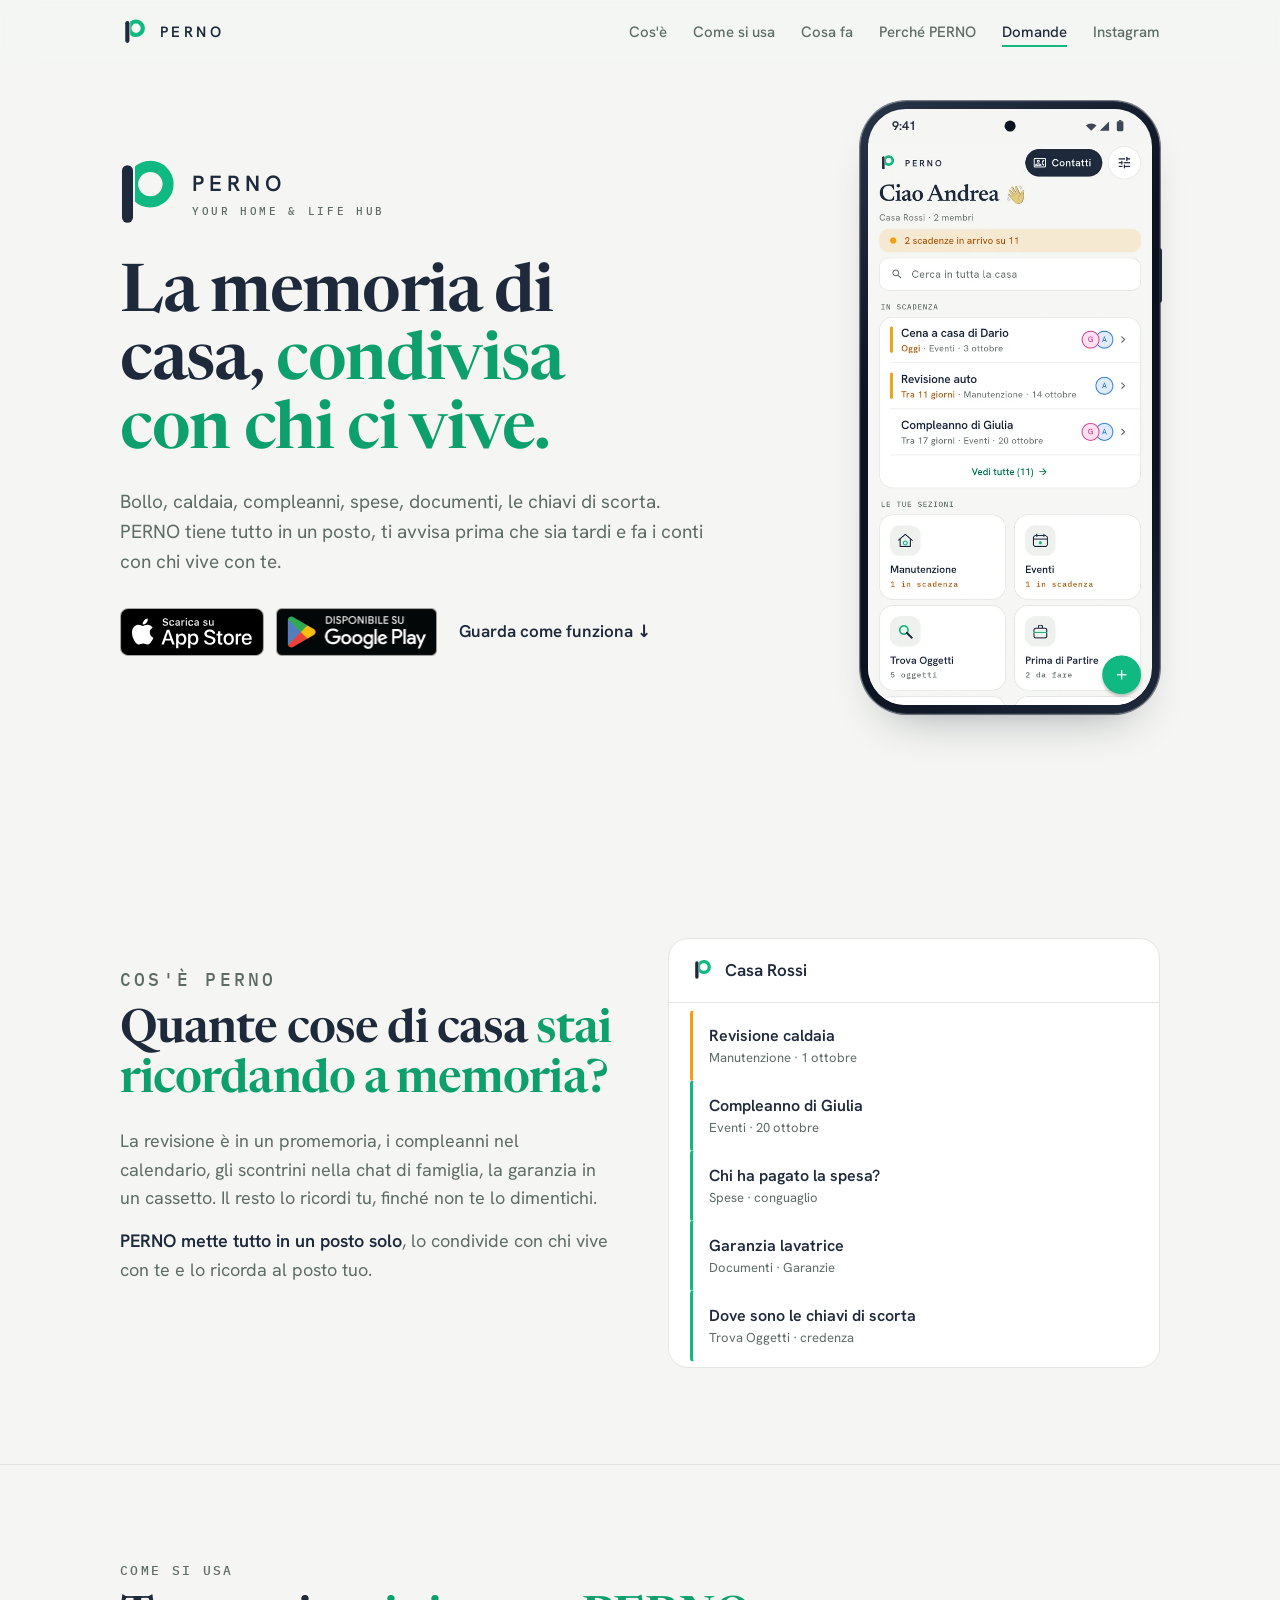
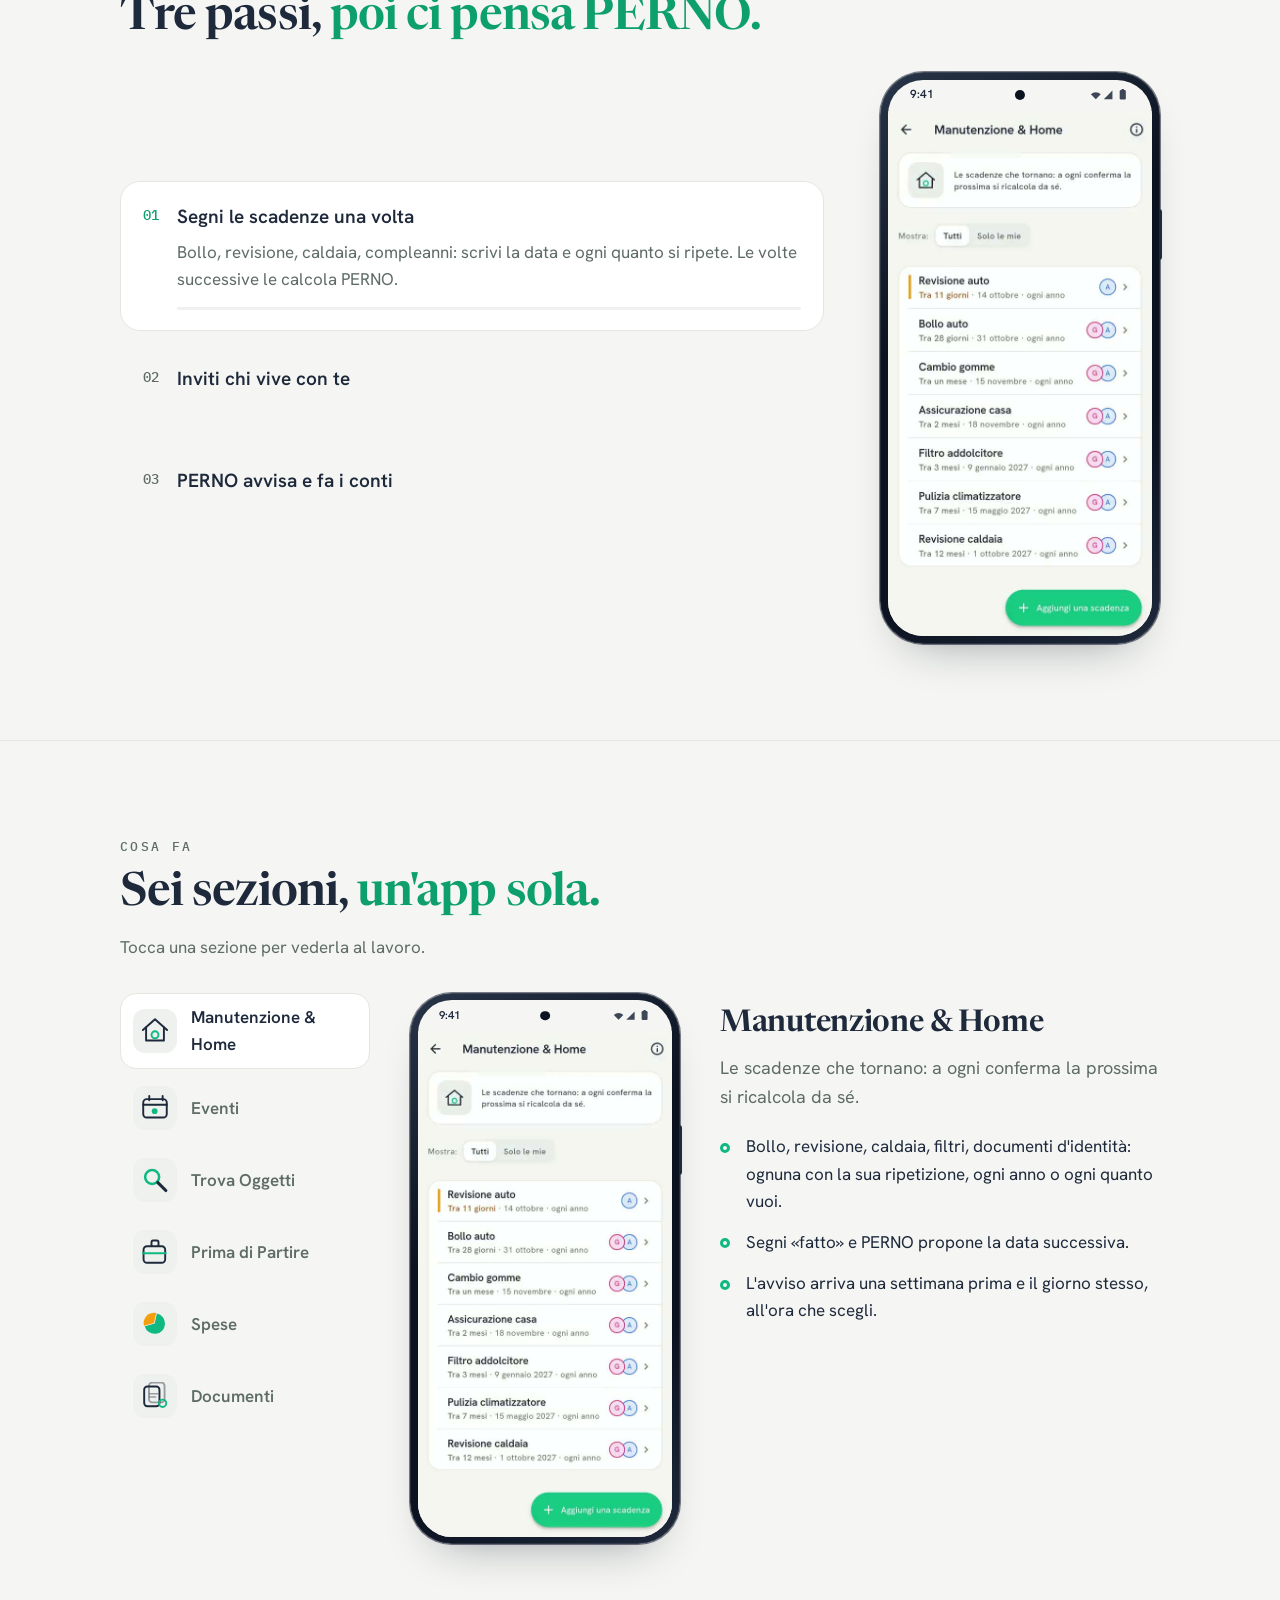
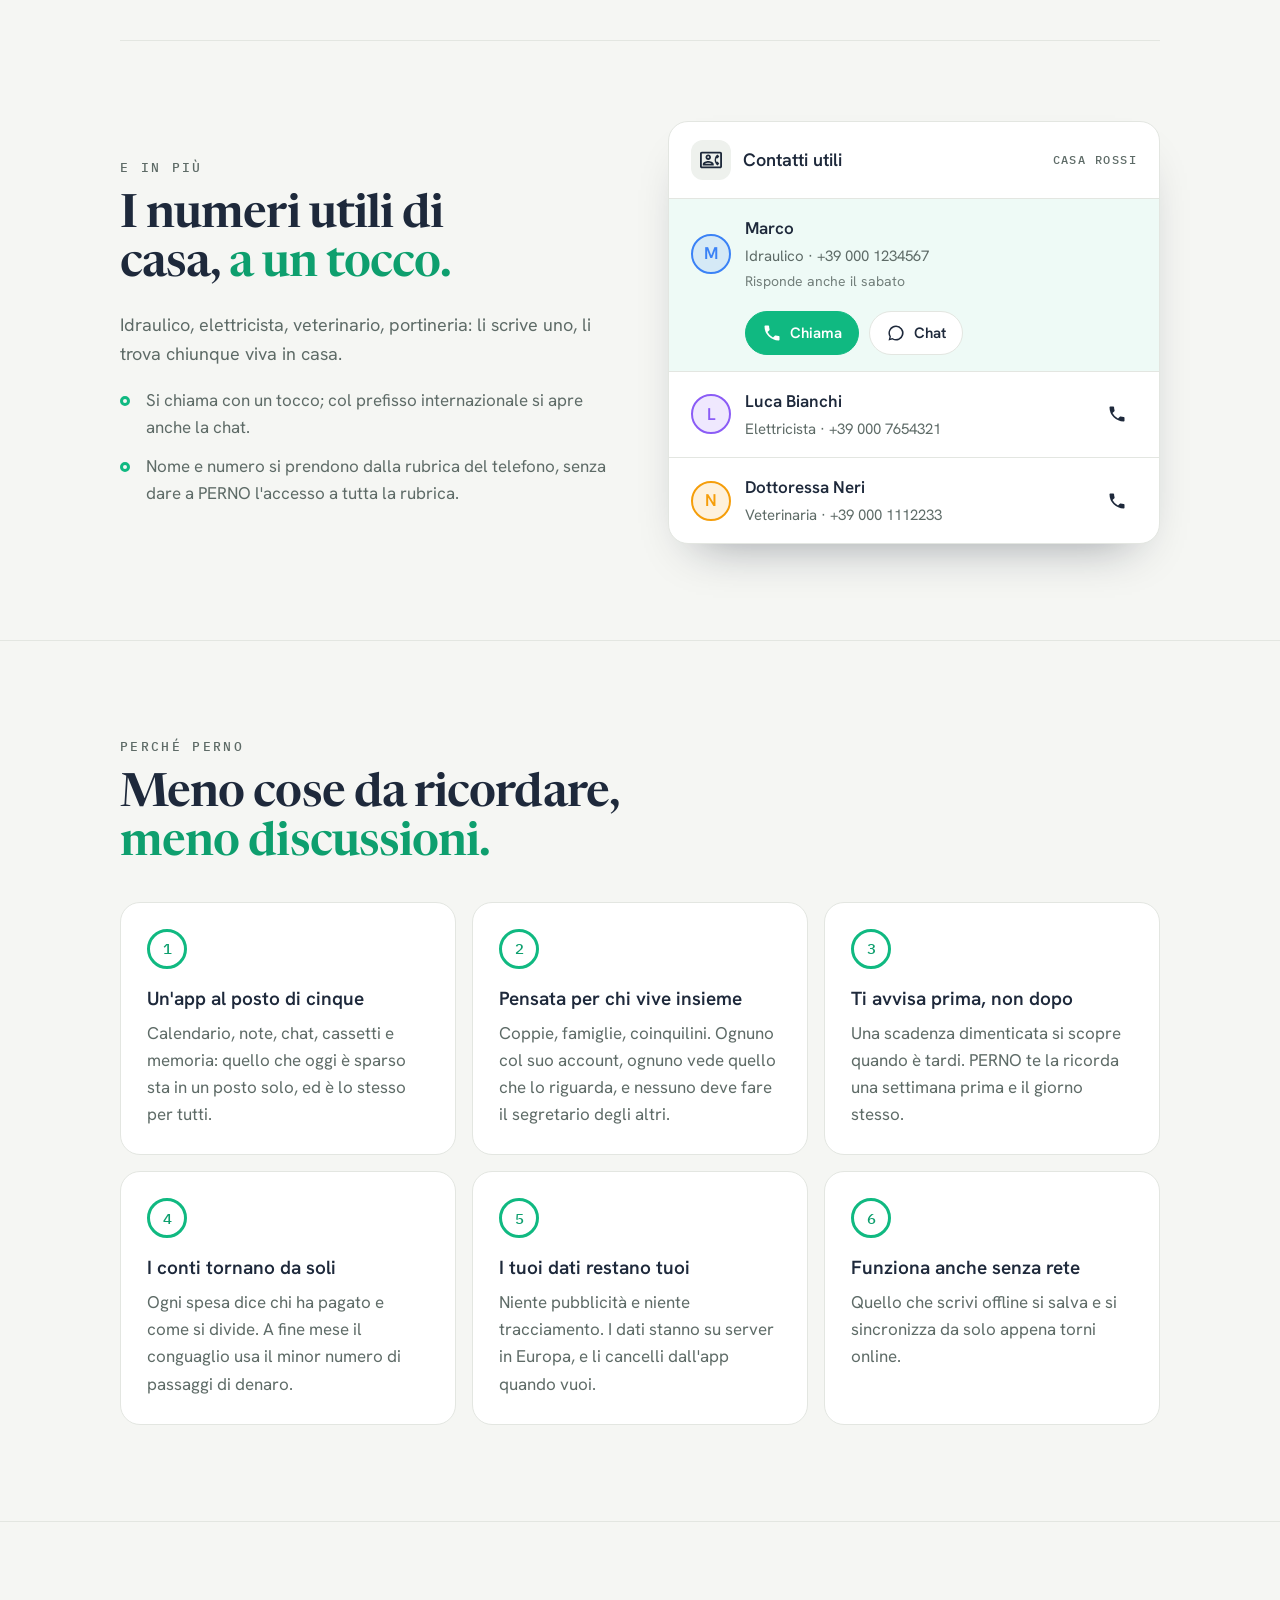
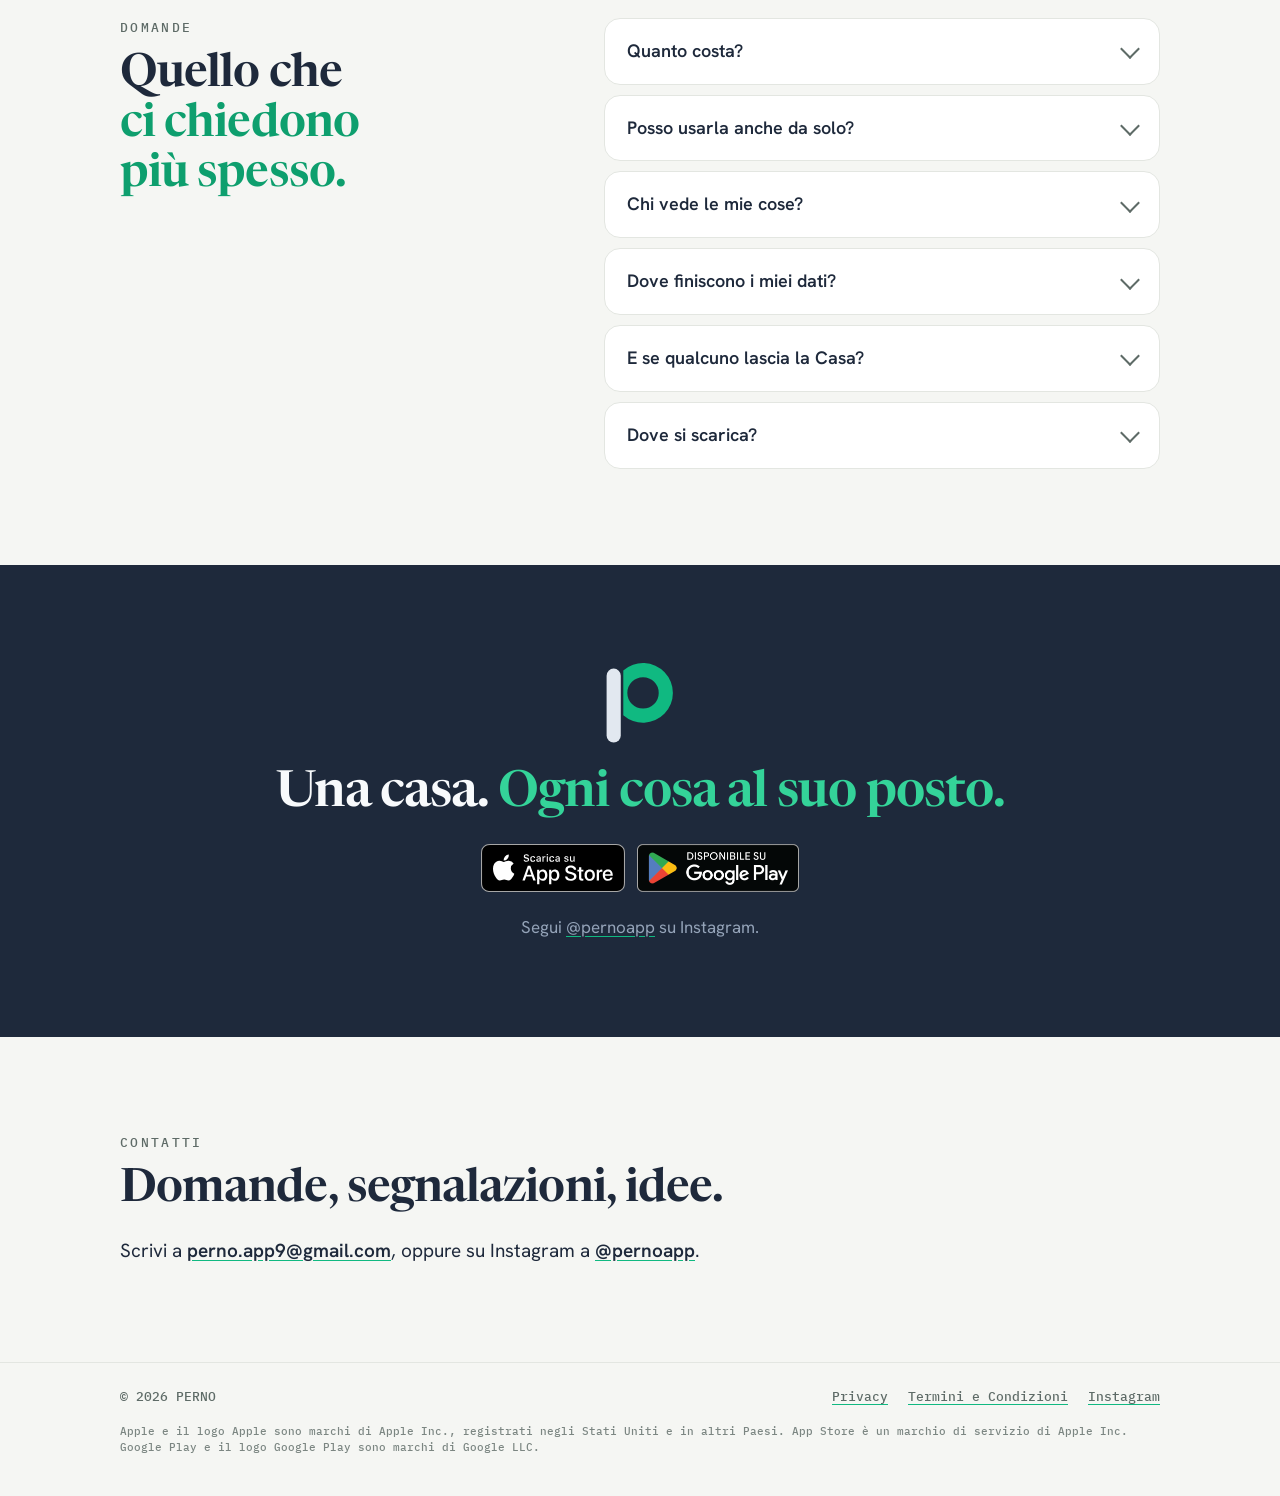
==== commit b4631b7c: "Sito: badge di App Store e Google Play al posto di «In arrivo» Co-Authored-By: Claude Opus 5.5 <nore" ====
--- a/index.html
+++ b/index.html
@@ -4,7 +4,7 @@
 <meta charset="utf-8">
 <meta name="viewport" content="width=device-width, initial-scale=1">
 <title>PERNO — La memoria di casa</title>
-<meta name="description" content="Scadenze, spese, documenti e oggetti in un'app sola, condivisa con chi vive con te. PERNO ricorda, avvisa e fa i conti. In arrivo su Android e iOS.">
+<meta name="description" content="Scadenze, spese, documenti e oggetti in un'app sola, condivisa con chi vive con te. PERNO ricorda, avvisa e fa i conti. Gratis su App Store e Google Play.">
 <meta property="og:title" content="PERNO — La memoria di casa">
 <meta property="og:description" content="Scadenze, spese, documenti e oggetti in un'app sola, condivisa con chi vive con te.">
 <meta property="og:url" content="https://pernoapp.com/">
@@ -64,7 +64,10 @@
       <h1 class="entra">La memoria di casa, <em>condivisa con chi ci vive.</em></h1>
       <p class="sotto entra">Bollo, caldaia, compleanni, spese, documenti, le chiavi di scorta. PERNO tiene tutto in un posto, ti avvisa prima che sia tardi e fa i conti con chi vive con te.</p>
       <div class="azioni entra">
-        <span class="pillola">In arrivo su Android e iOS</span>
+        <div class="negozi">
+          <a href="https://apps.apple.com/app/id6820141567"><img src="/immagini/badge-app-store.svg" alt="Scarica su App Store" width="144" height="48"></a>
+          <a href="https://play.google.com/store/apps/details?id=com.perno.perno"><img src="/immagini/badge-google-play.png" alt="Disponibile su Google Play" width="162" height="48"></a>
+        </div>
         <a class="link-giu" href="#come-si-usa">Guarda come funziona <span aria-hidden="true">↓</span></a>
       </div>
     </div>
@@ -252,7 +255,7 @@
       <details class="rivela"><summary>Chi vede le mie cose?</summary><p>Solo le persone della tua Casa, e solo quello che scegli. Una scadenza può essere rivolta a te, ad alcune persone o a tutta la Casa; un oggetto o un documento può essere visibile solo a chi indichi. Lo garantiscono i server, non solo l'app.</p></details>
       <details class="rivela"><summary>Dove finiscono i miei dati?</summary><p>Su server in Europa, in Belgio. Niente pubblicità, niente statistiche d'uso, nessuna vendita a terzi. Puoi cancellare l'account e tutti i tuoi dati direttamente dall'app. I dettagli sono nella <a href="/privacy/">privacy</a>.</p></details>
       <details class="rivela"><summary>E se qualcuno lascia la Casa?</summary><p>Quello che ha condiviso resta agli altri: scadenze, spese, documenti. Quello che aveva tenuto solo per sé se ne va con lui.</p></details>
-      <details class="rivela"><summary>Quando esce?</summary><p>Presto. Segui <a href="https://www.instagram.com/pernoapp/">@pernoapp</a> su Instagram per sapere il giorno.</p></details>
+      <details class="rivela"><summary>Dove si scarica?</summary><p>Su iPhone dall'<a href="https://apps.apple.com/app/id6820141567">App Store</a>, su Android da <a href="https://play.google.com/store/apps/details?id=com.perno.perno">Google Play</a>.</p></details>
     </div>
   </div>
 </section>
@@ -265,8 +268,11 @@
       <rect x="35" y="27" width="28" height="146" rx="14" fill="#E2E8F0"/>
     </svg>
     <p class="chiusura-frase">Una casa. <em>Ogni cosa al suo posto.</em></p>
-    <span class="pillola pillola-scura">In arrivo su Android e iOS</span>
-    <p class="chiusura-social">Segui <a href="https://www.instagram.com/pernoapp/">@pernoapp</a> per sapere quando esce.</p>
+    <div class="negozi">
+      <a href="https://apps.apple.com/app/id6820141567"><img src="/immagini/badge-app-store.svg" alt="Scarica su App Store" width="144" height="48"></a>
+      <a href="https://play.google.com/store/apps/details?id=com.perno.perno"><img src="/immagini/badge-google-play.png" alt="Disponibile su Google Play" width="162" height="48"></a>
+    </div>
+    <p class="chiusura-social">Segui <a href="https://www.instagram.com/pernoapp/">@pernoapp</a> su Instagram.</p>
   </div>
 </section>
 
@@ -288,6 +294,7 @@
       <a href="/termini/">Termini e Condizioni</a>
       <a href="https://www.instagram.com/pernoapp/">Instagram</a>
     </nav>
+    <p class="piede-marchi">Apple e il logo Apple sono marchi di Apple Inc., registrati negli Stati Uniti e in altri Paesi. App Store è un marchio di servizio di Apple Inc. Google Play e il logo Google Play sono marchi di Google LLC.</p>
   </div>
 </footer>
 
--- a/stile.css
+++ b/stile.css
@@ -60,10 +60,9 @@
   font: 500 13px/1.5 "IBM Plex Mono", monospace; color: var(--testo-2);
   text-transform: uppercase; letter-spacing: 0.18em; margin: 0 0 14px;
 }
-.pillola {
-  display: inline-block; background: var(--verde-fondo); color: var(--verde-scuro);
-  font-weight: 600; font-size: 15px; padding: 10px 18px; border-radius: 999px; white-space: nowrap;
-}
+.negozi { display: flex; flex-wrap: wrap; gap: 12px; }
+.negozi a { display: block; line-height: 0; }
+.negozi img { height: 48px; width: auto; }
 
 /* ---------- Testata fissa ---------- */
 .testata {
@@ -284,7 +283,6 @@
 .chiusura-marchio { width: 72px; height: 84px; }
 .chiusura-frase { font-size: clamp(32px, 4.6vw, 50px); line-height: 1.1; margin: 0; }
 .chiusura .chiusura-frase em { color: #34D399; }
-.pillola-scura { background: rgba(16, 185, 129, .16); color: #6EE7B7; }
 .chiusura-social { color: #94A3B8; margin: 0; }
 .contatti-riga { font-size: 19px; margin: 0; }
 .contatti-riga a { font-weight: 600; }
@@ -295,6 +293,7 @@
   font: 500 13px/1.5 "IBM Plex Mono", monospace; color: var(--testo-2);
 }
 .piede nav { display: flex; gap: 20px; flex-wrap: wrap; }
+.piede-marchi { flex-basis: 100%; margin: 6px 0 0; font-size: 11px; opacity: .8; }
 
 /* ---------- Movimento ---------- */
 .js .rivela { opacity: 0; transform: translateY(22px); transition: opacity .8s cubic-bezier(.2, .8, .2, 1), transform .8s cubic-bezier(.2, .8, .2, 1); }
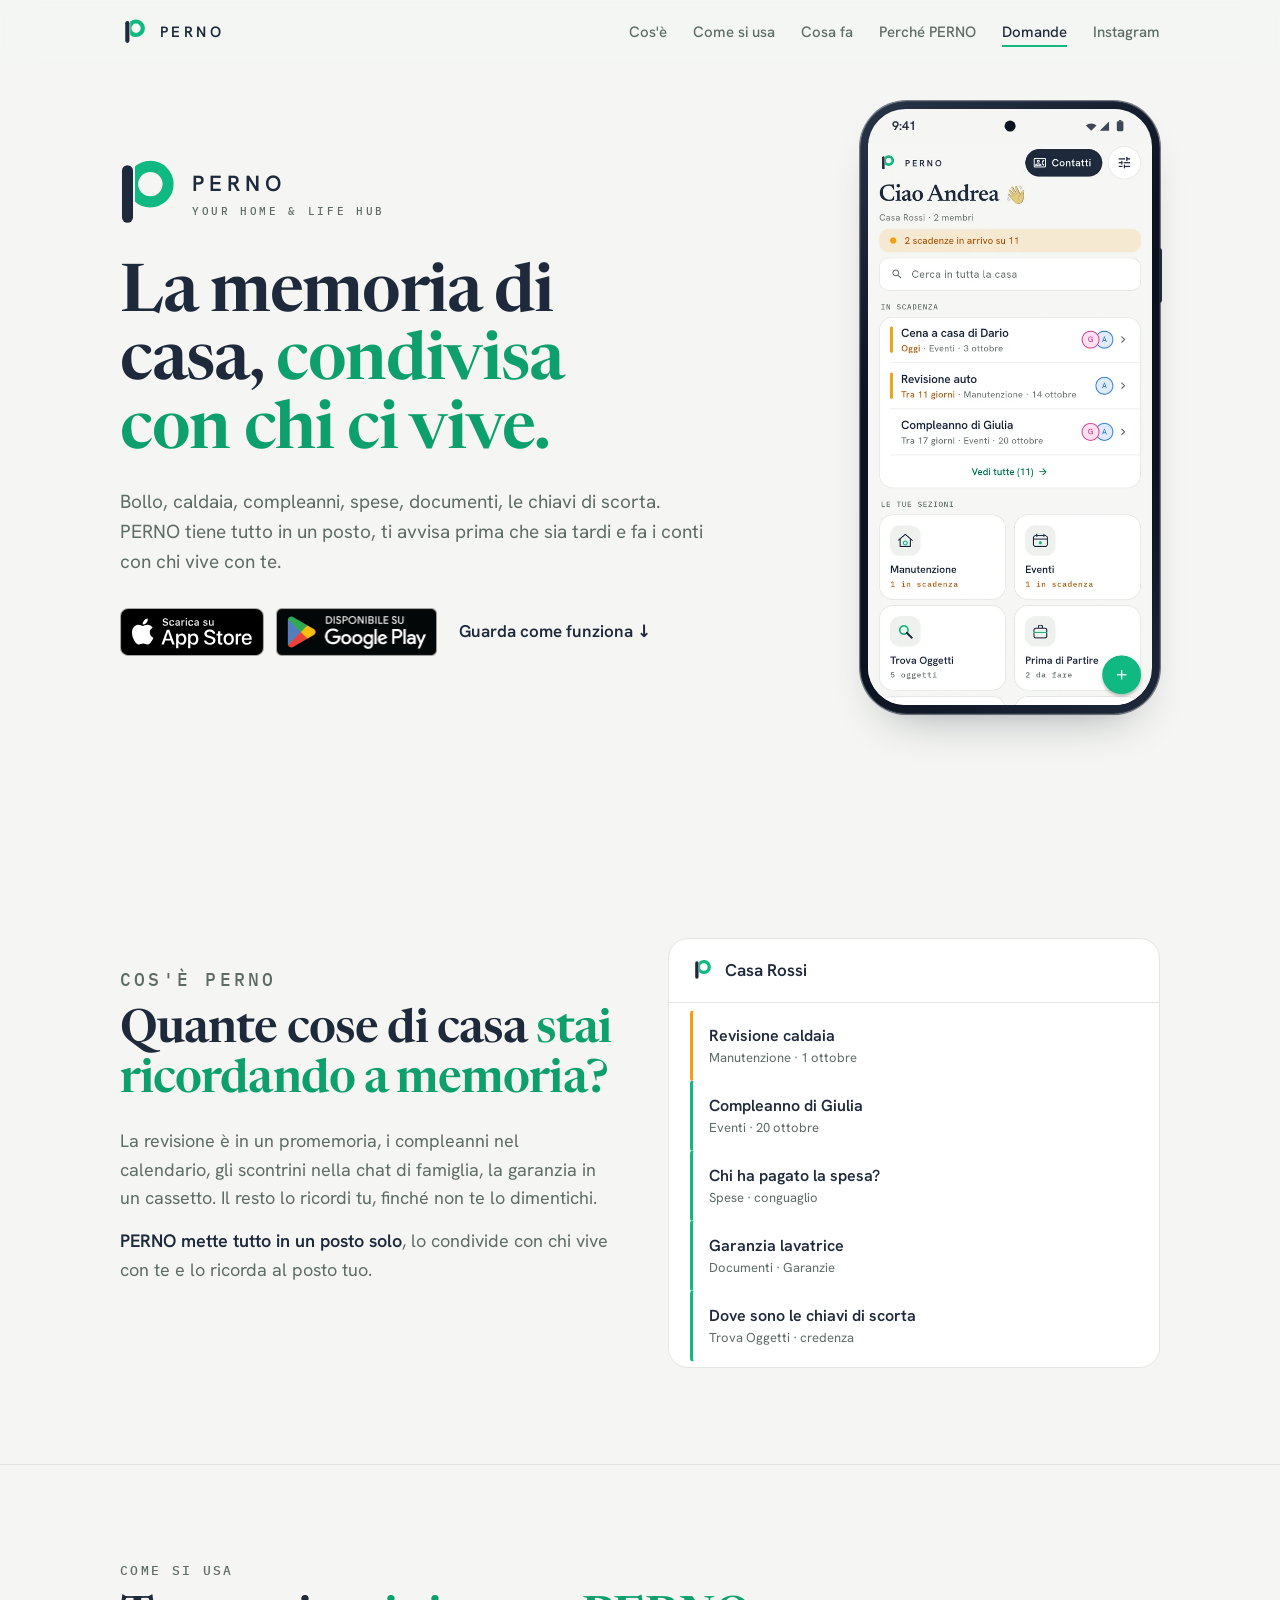
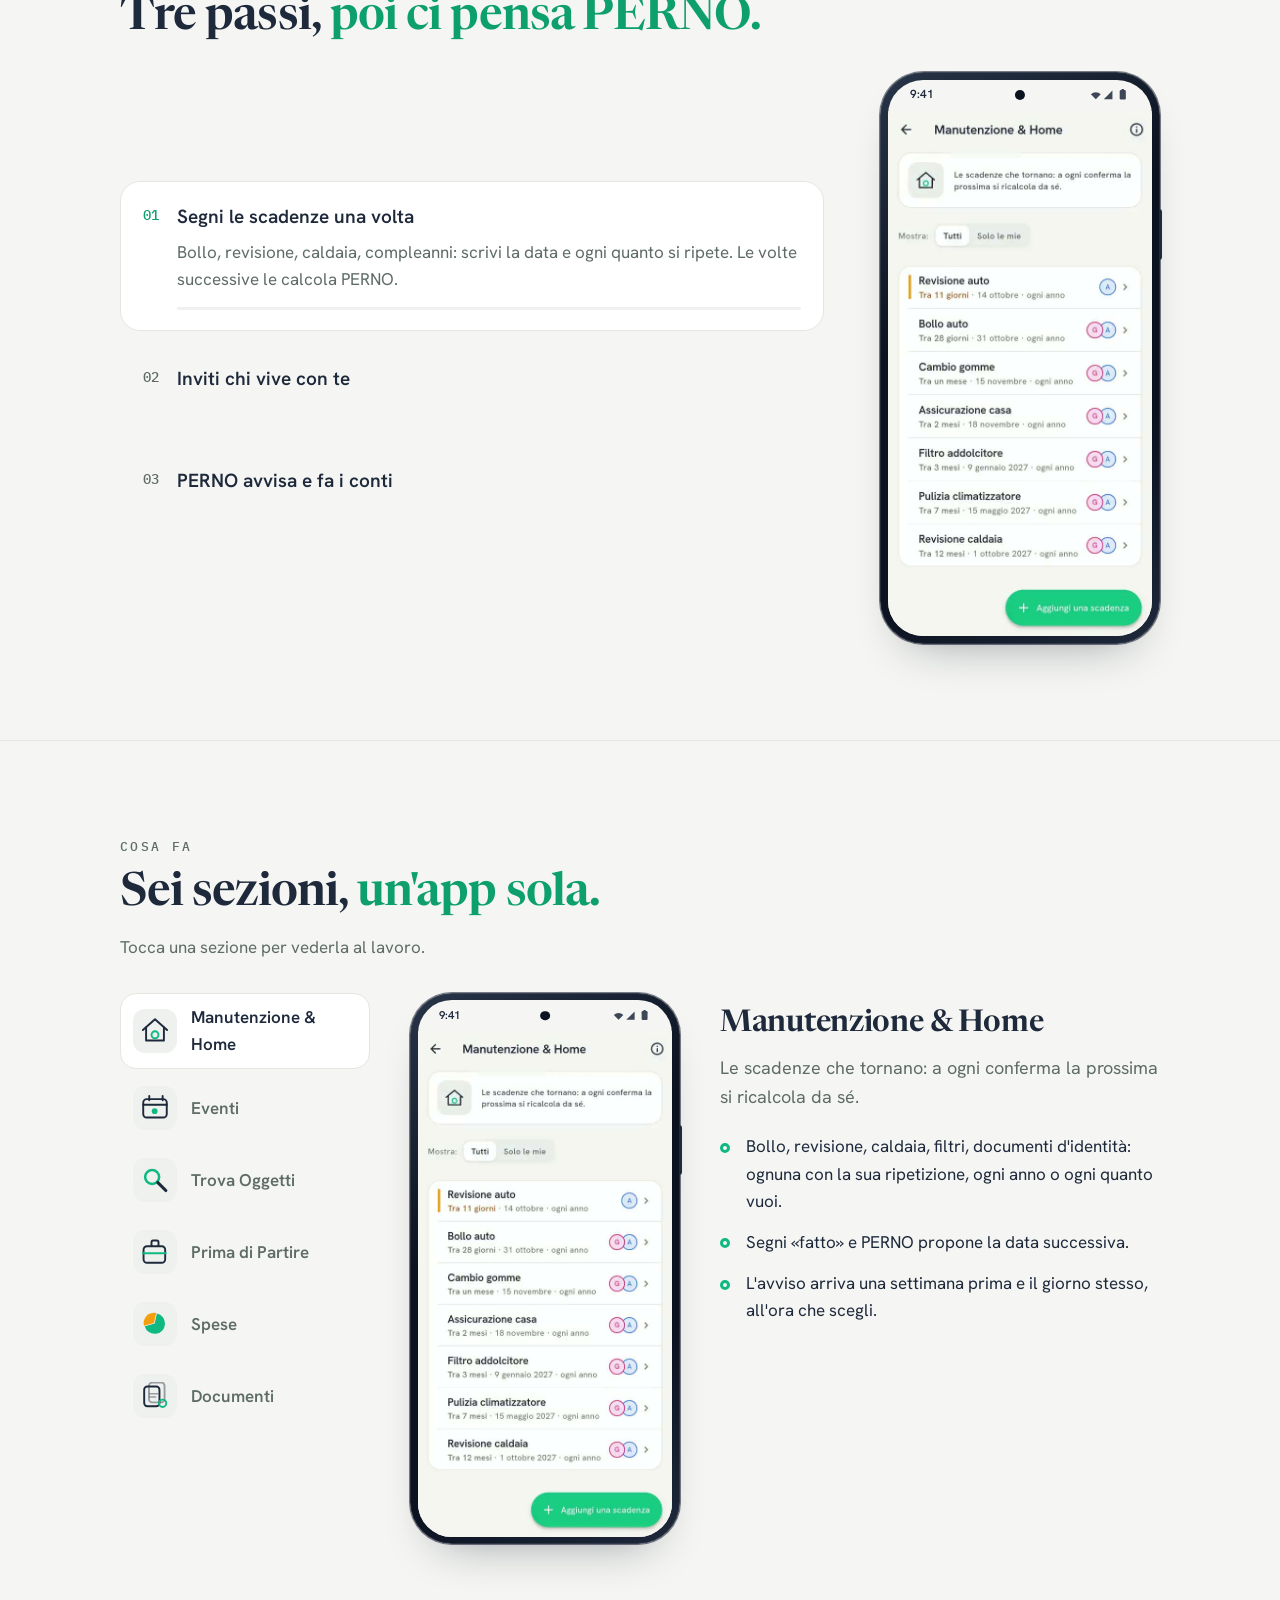
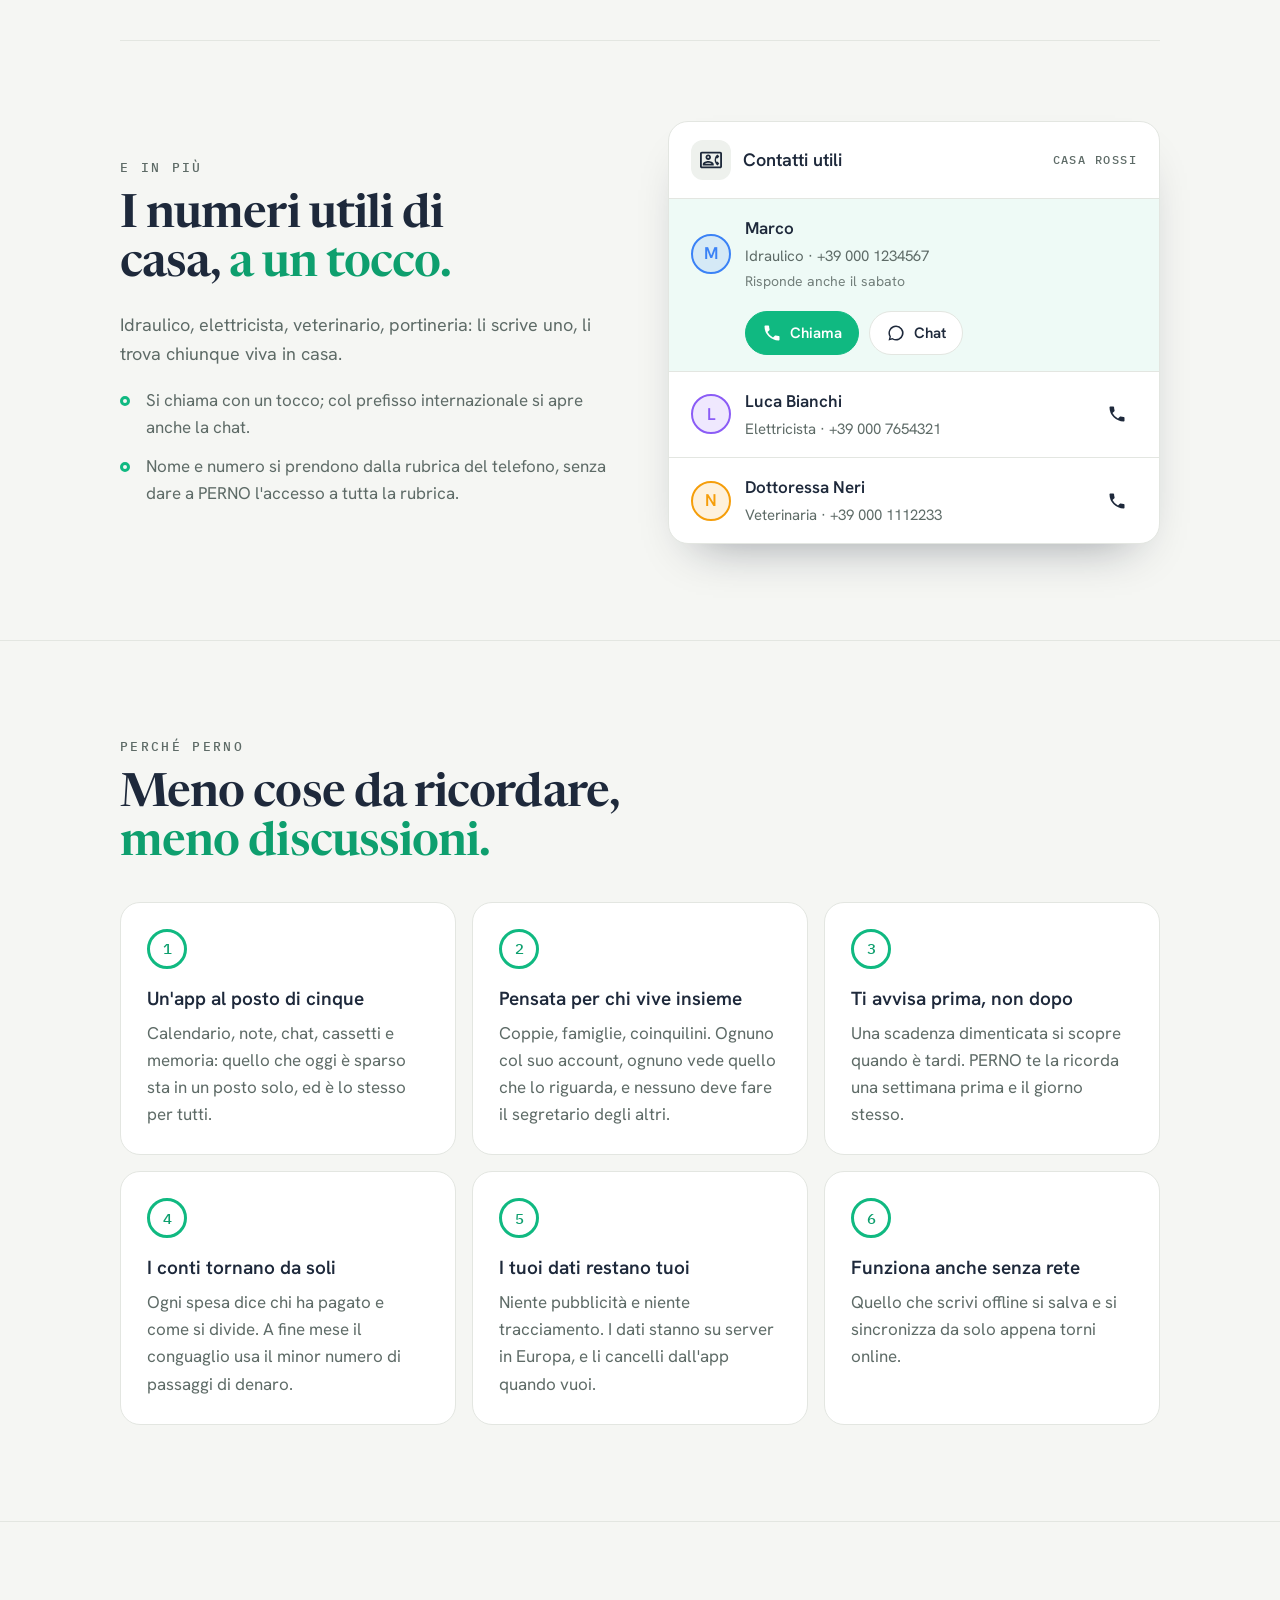
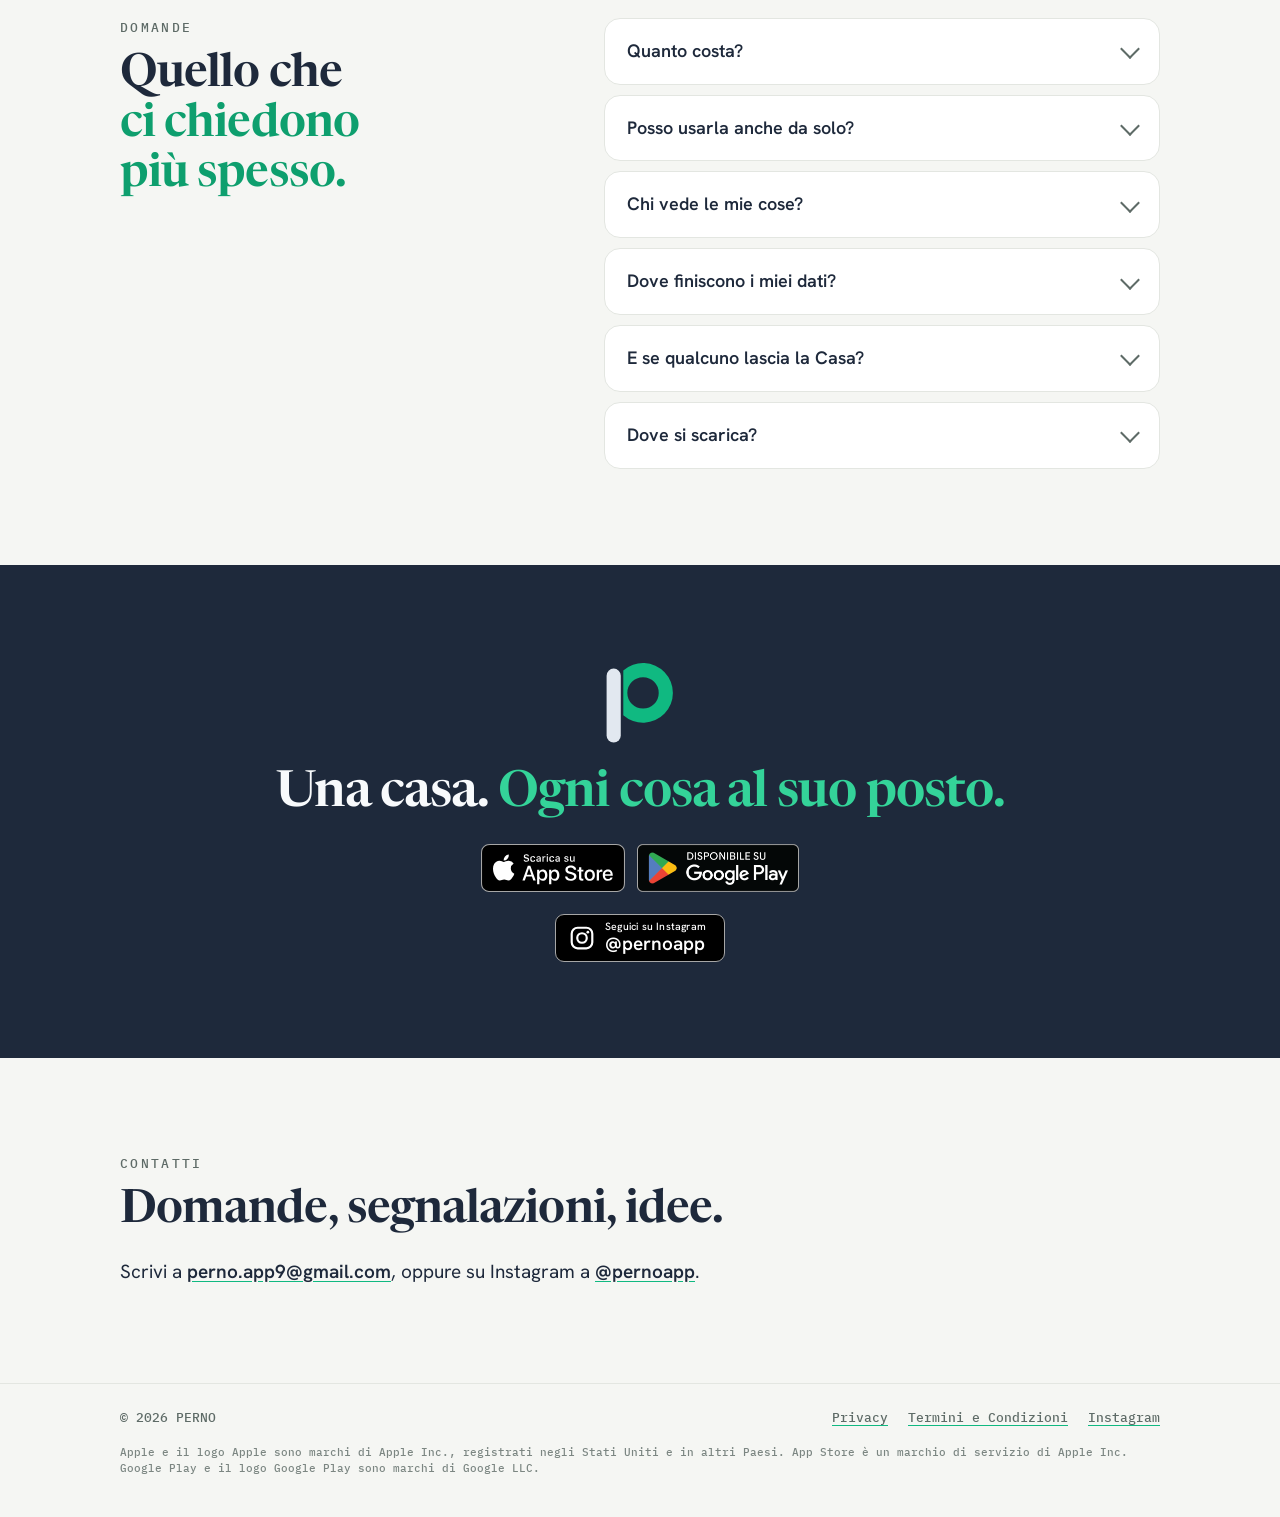
==== commit 1e15f79b: "Sito: badge Instagram nella chiusura, per invitare a seguire @pernoapp Co-Authored-By: Claude Opus 5" ====
--- a/index.html
+++ b/index.html
@@ -272,7 +272,10 @@
       <a href="https://apps.apple.com/app/id6820141567"><img src="/immagini/badge-app-store.svg" alt="Scarica su App Store" width="144" height="48"></a>
       <a href="https://play.google.com/store/apps/details?id=com.perno.perno"><img src="/immagini/badge-google-play.png" alt="Disponibile su Google Play" width="162" height="48"></a>
     </div>
-    <p class="chiusura-social">Segui <a href="https://www.instagram.com/pernoapp/">@pernoapp</a> su Instagram.</p>
+    <a class="badge-instagram" href="https://www.instagram.com/pernoapp/">
+      <svg viewBox="0 0 24 24" aria-hidden="true"><rect x="2.5" y="2.5" width="19" height="19" rx="5.5" fill="none" stroke="currentColor" stroke-width="2"/><circle cx="12" cy="12" r="4.4" fill="none" stroke="currentColor" stroke-width="2"/><circle cx="17.4" cy="6.6" r="1.25" fill="currentColor"/></svg>
+      <span><small>Seguici su Instagram</small>@pernoapp</span>
+    </a>
   </div>
 </section>
 
--- a/stile.css
+++ b/stile.css
@@ -283,7 +283,13 @@
 .chiusura-marchio { width: 72px; height: 84px; }
 .chiusura-frase { font-size: clamp(32px, 4.6vw, 50px); line-height: 1.1; margin: 0; }
 .chiusura .chiusura-frase em { color: #34D399; }
-.chiusura-social { color: #94A3B8; margin: 0; }
+.badge-instagram {
+  display: inline-flex; align-items: center; gap: 10px; height: 48px; padding: 0 18px 0 13px;
+  background: #000; color: #fff; border: 1px solid #A6A6A6; border-radius: 9px; text-decoration: none;
+}
+.badge-instagram svg { width: 26px; height: 26px; flex: none; }
+.badge-instagram span { display: flex; flex-direction: column; text-align: left; font-weight: 600; font-size: 19px; line-height: 1.05; }
+.badge-instagram small { font-size: 10.5px; font-weight: 500; letter-spacing: .02em; margin-bottom: 2px; }
 .contatti-riga { font-size: 19px; margin: 0; }
 .contatti-riga a { font-weight: 600; }
 
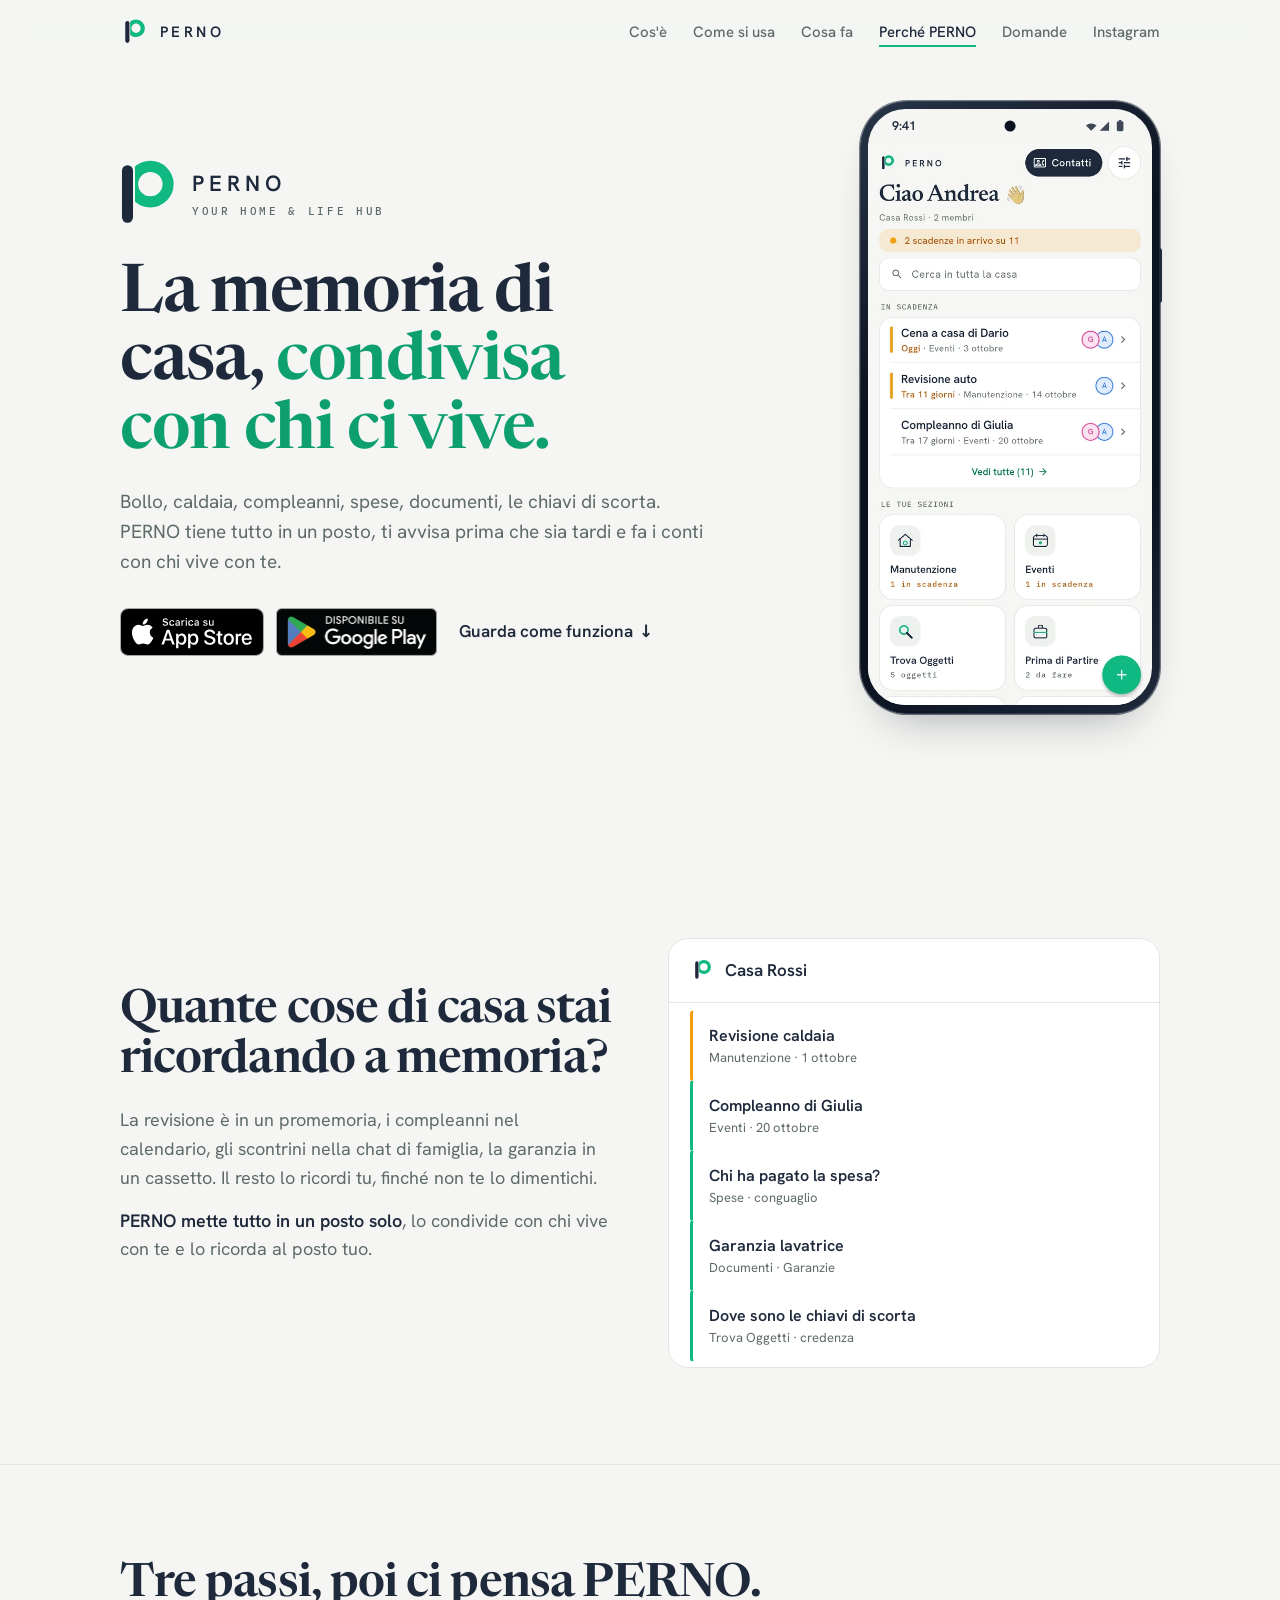
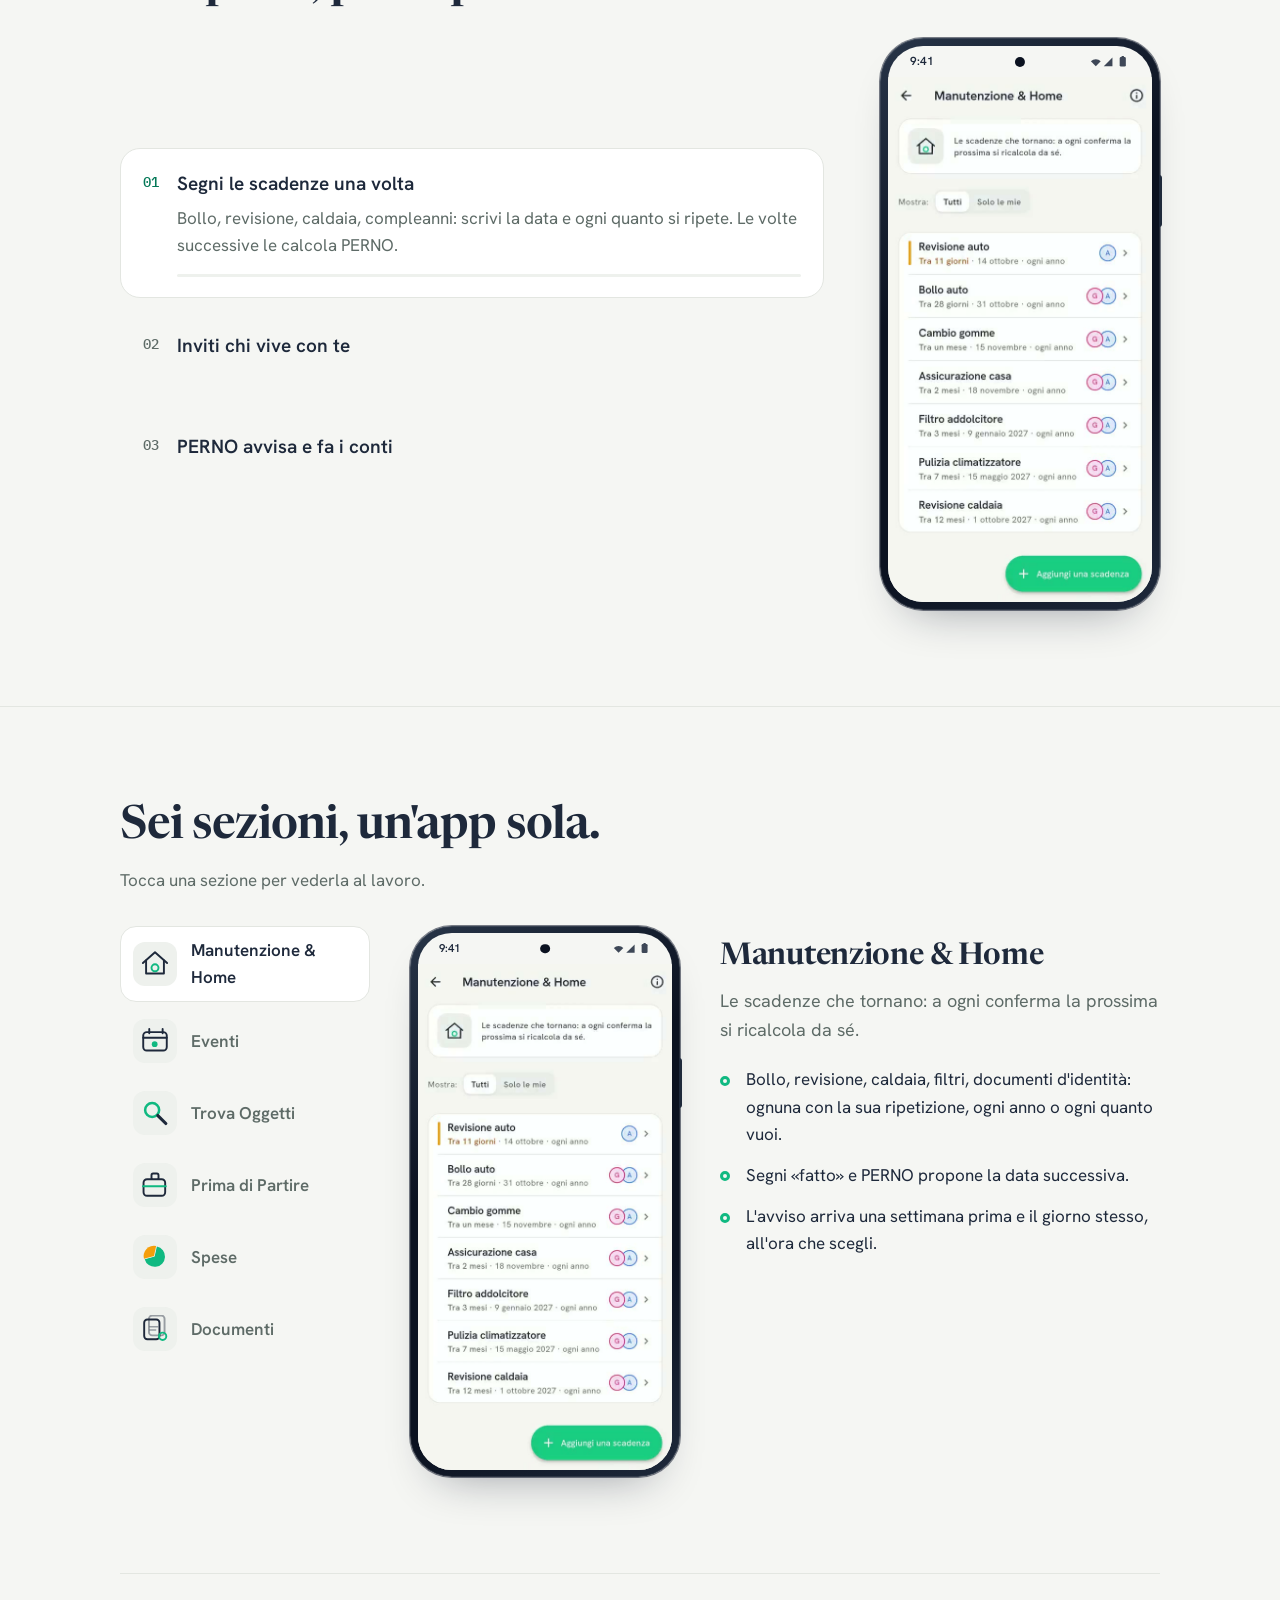
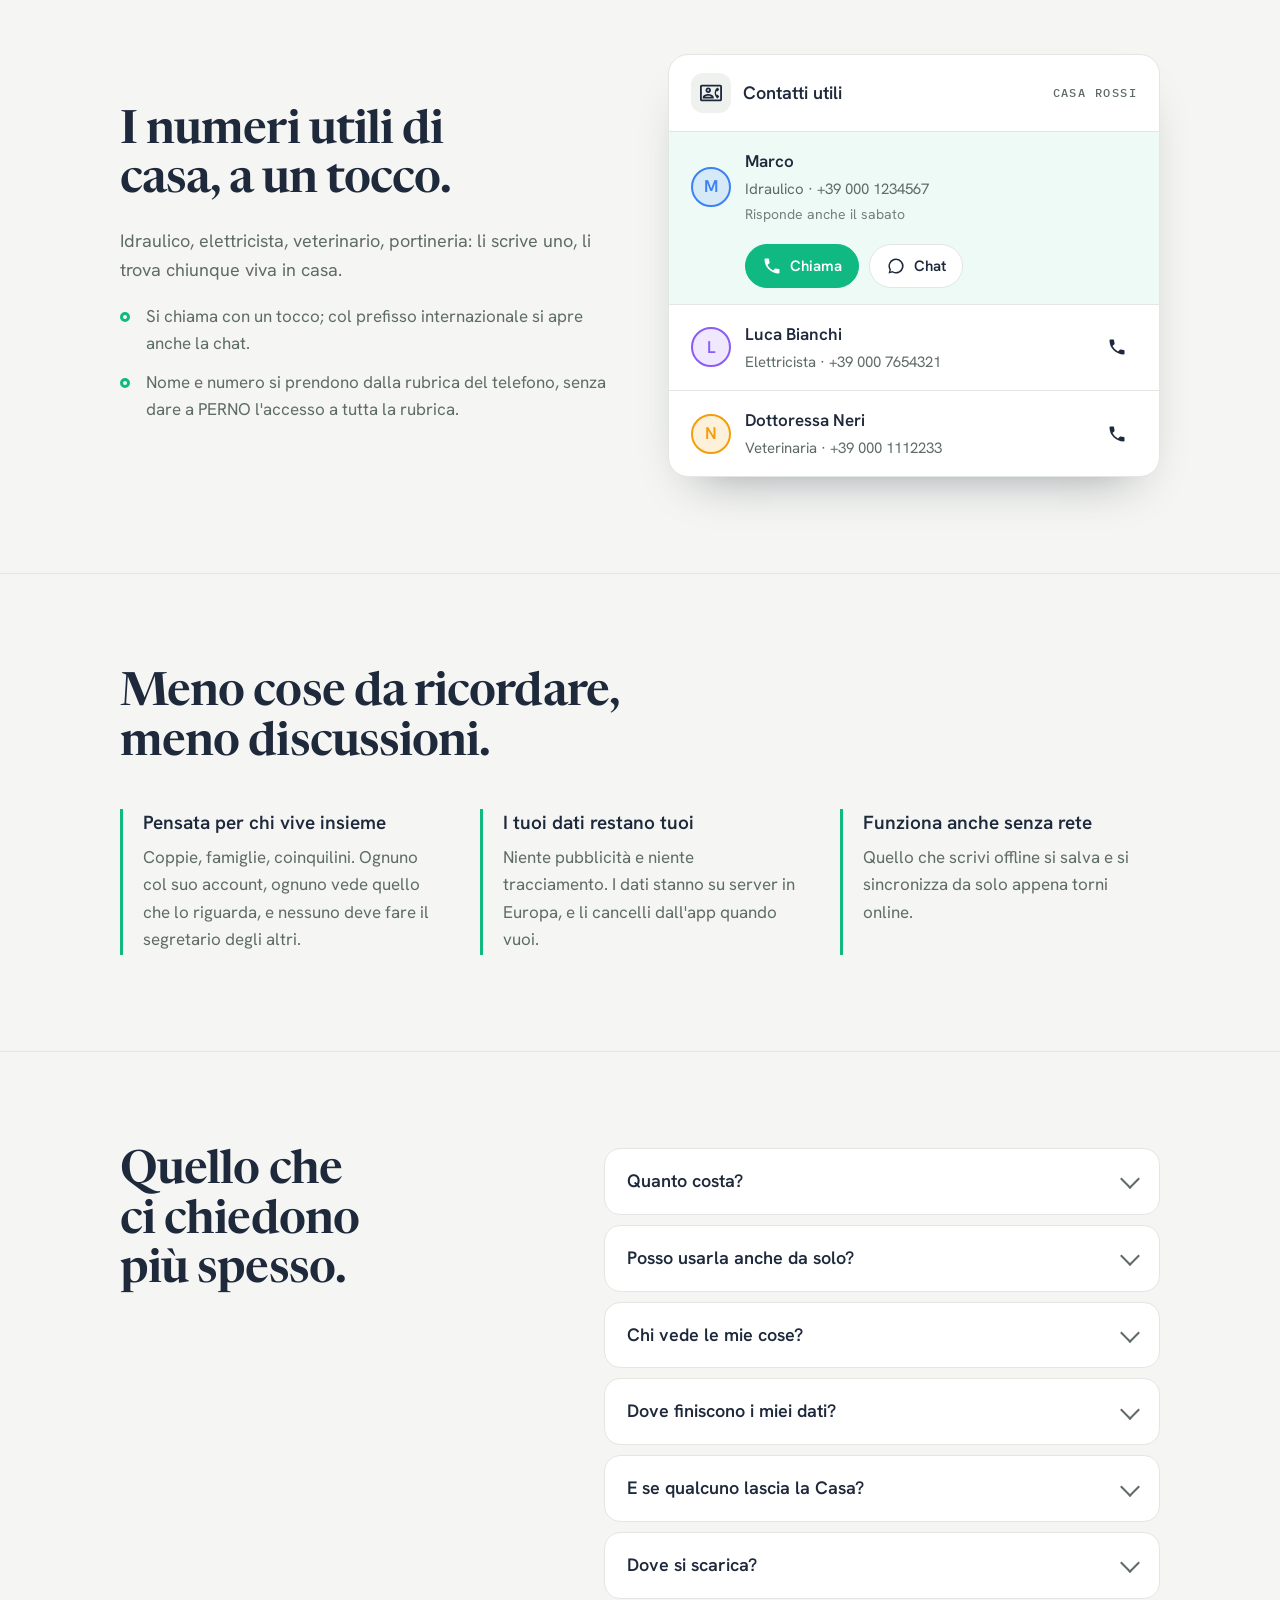
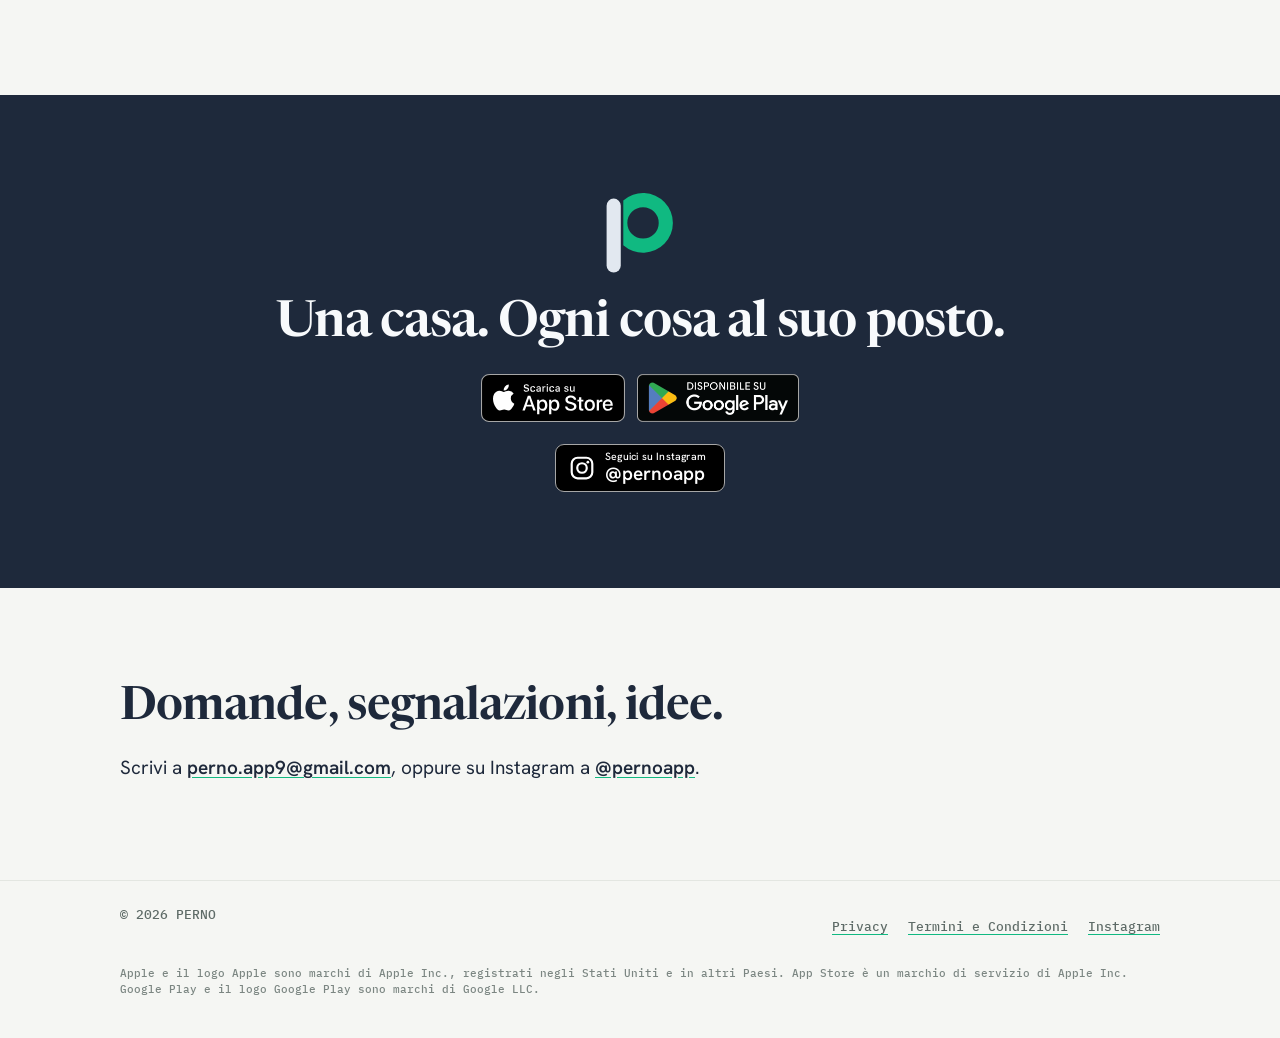
==== commit 859c3dde: "Sito: revisione del design, difetti corretti e titoli più puliti Verde solo nel titolo grande, tolte" ====
--- a/index.html
+++ b/index.html
@@ -61,9 +61,9 @@
           <span class="avv-payoff" id="avv-payoff">Your Home &amp; Life Hub</span>
         </div>
       </div>
-      <h1 class="entra">La memoria di casa, <em>condivisa con chi ci vive.</em></h1>
-      <p class="sotto entra">Bollo, caldaia, compleanni, spese, documenti, le chiavi di scorta. PERNO tiene tutto in un posto, ti avvisa prima che sia tardi e fa i conti con chi vive con te.</p>
-      <div class="azioni entra">
+      <h1>La memoria di casa, <em>condivisa con chi ci vive.</em></h1>
+      <p class="sotto">Bollo, caldaia, compleanni, spese, documenti, le chiavi di scorta. PERNO tiene tutto in un posto, ti avvisa prima che sia tardi e fa i conti con chi vive con te.</p>
+      <div class="azioni">
         <div class="negozi">
           <a href="https://apps.apple.com/app/id6820141567"><img src="/immagini/badge-app-store.svg" alt="Scarica su App Store" width="144" height="48"></a>
           <a href="https://play.google.com/store/apps/details?id=com.perno.perno"><img src="/immagini/badge-google-play.png" alt="Disponibile su Google Play" width="162" height="48"></a>
@@ -83,8 +83,7 @@
 <section class="blocco" id="perche-serve">
   <div class="pagina problema">
     <div class="problema-testo rivela">
-      <p class="etichetta">Cos'è PERNO</p>
-      <h2>Quante cose di casa <em>stai ricordando a memoria?</em></h2>
+      <h2>Quante cose di casa stai ricordando a memoria?</h2>
       <p>La revisione è in un promemoria, i compleanni nel calendario, gli scontrini nella chat di famiglia, la garanzia in un cassetto. Il resto lo ricordi tu, finché non te lo dimentichi.</p>
       <p><strong>PERNO mette tutto in un posto solo</strong>, lo condivide con chi vive con te e lo ricorda al posto tuo.</p>
     </div>
@@ -108,8 +107,7 @@
 <section class="blocco" id="come-si-usa">
   <div class="pagina">
     <div class="rivela">
-      <p class="etichetta">Come si usa</p>
-      <h2>Tre passi, <em>poi ci pensa PERNO.</em></h2>
+      <h2>Tre passi, poi ci pensa PERNO.</h2>
     </div>
     <div class="passi" id="passi">
       <ol class="passi-elenco">
@@ -145,8 +143,7 @@
 <section class="blocco" id="cosa-fa">
   <div class="pagina">
     <div class="rivela">
-      <p class="etichetta">Cosa fa</p>
-      <h2>Sei sezioni, <em>un'app sola.</em></h2>
+      <h2>Sei sezioni, un'app sola.</h2>
       <p class="intro">Tocca una sezione per vederla al lavoro.</p>
     </div>
     <div class="esploratore" id="esploratore">
@@ -187,8 +184,7 @@
     </div>
     <div class="anche">
       <div class="anche-testo rivela">
-        <p class="etichetta">E in più</p>
-        <h2>I numeri utili di casa, <em>a un tocco.</em></h2>
+        <h2>I numeri utili di casa, a un tocco.</h2>
         <p>Idraulico, elettricista, veterinario, portineria: li scrive uno, li trova chiunque viva in casa.</p>
         <ul class="anche-punti">
           <li>Si chiama con un tocco; col prefisso internazionale si apre anche la chat.</li>
@@ -228,16 +224,12 @@
 <section class="blocco" id="perche">
   <div class="pagina">
     <div class="rivela">
-      <p class="etichetta">Perché PERNO</p>
-      <h2>Meno cose da ricordare, <em>meno discussioni.</em></h2>
+      <h2>Meno cose da ricordare, meno discussioni.</h2>
     </div>
     <div class="ragioni">
-      <article class="ragione rivela"><span class="r-segno">1</span><h3>Un'app al posto di cinque</h3><p>Calendario, note, chat, cassetti e memoria: quello che oggi è sparso sta in un posto solo, ed è lo stesso per tutti.</p></article>
-      <article class="ragione rivela"><span class="r-segno">2</span><h3>Pensata per chi vive insieme</h3><p>Coppie, famiglie, coinquilini. Ognuno col suo account, ognuno vede quello che lo riguarda, e nessuno deve fare il segretario degli altri.</p></article>
-      <article class="ragione rivela"><span class="r-segno">3</span><h3>Ti avvisa prima, non dopo</h3><p>Una scadenza dimenticata si scopre quando è tardi. PERNO te la ricorda una settimana prima e il giorno stesso.</p></article>
-      <article class="ragione rivela"><span class="r-segno">4</span><h3>I conti tornano da soli</h3><p>Ogni spesa dice chi ha pagato e come si divide. A fine mese il conguaglio usa il minor numero di passaggi di denaro.</p></article>
-      <article class="ragione rivela"><span class="r-segno">5</span><h3>I tuoi dati restano tuoi</h3><p>Niente pubblicità e niente tracciamento. I dati stanno su server in Europa, e li cancelli dall'app quando vuoi.</p></article>
-      <article class="ragione rivela"><span class="r-segno">6</span><h3>Funziona anche senza rete</h3><p>Quello che scrivi offline si salva e si sincronizza da solo appena torni online.</p></article>
+      <article class="ragione rivela"><h3>Pensata per chi vive insieme</h3><p>Coppie, famiglie, coinquilini. Ognuno col suo account, ognuno vede quello che lo riguarda, e nessuno deve fare il segretario degli altri.</p></article>
+      <article class="ragione rivela"><h3>I tuoi dati restano tuoi</h3><p>Niente pubblicità e niente tracciamento. I dati stanno su server in Europa, e li cancelli dall'app quando vuoi.</p></article>
+      <article class="ragione rivela"><h3>Funziona anche senza rete</h3><p>Quello che scrivi offline si salva e si sincronizza da solo appena torni online.</p></article>
     </div>
   </div>
 </section>
@@ -246,8 +238,7 @@
 <section class="blocco" id="domande">
   <div class="pagina domande">
     <div class="rivela">
-      <p class="etichetta">Domande</p>
-      <h2>Quello che <em>ci chiedono più spesso.</em></h2>
+      <h2>Quello che ci chiedono più spesso.</h2>
     </div>
     <div class="faq">
       <details class="rivela"><summary>Quanto costa?</summary><p>PERNO si scarica gratis.</p></details>
@@ -267,7 +258,7 @@
       <path d="M68 30.73A59 59 0 1 1 68 119.27Z M138 75A31 31 0 1 0 76 75A31 31 0 1 0 138 75Z" fill="#10B981" fill-rule="evenodd"/>
       <rect x="35" y="27" width="28" height="146" rx="14" fill="#E2E8F0"/>
     </svg>
-    <p class="chiusura-frase">Una casa. <em>Ogni cosa al suo posto.</em></p>
+    <p class="chiusura-frase">Una casa. Ogni cosa al suo posto.</p>
     <div class="negozi">
       <a href="https://apps.apple.com/app/id6820141567"><img src="/immagini/badge-app-store.svg" alt="Scarica su App Store" width="144" height="48"></a>
       <a href="https://play.google.com/store/apps/details?id=com.perno.perno"><img src="/immagini/badge-google-play.png" alt="Disponibile su Google Play" width="162" height="48"></a>
@@ -281,7 +272,6 @@
 
 <section class="blocco contatti" id="contatti">
   <div class="pagina rivela">
-    <p class="etichetta">Contatti</p>
     <h2>Domande, segnalazioni, idee.</h2>
     <p class="contatti-riga">Scrivi a <a href="mailto:perno.app9@gmail.com">perno.app9@gmail.com</a>, oppure su Instagram a <a href="https://www.instagram.com/pernoapp/">@pernoapp</a>.</p>
   </div>
--- a/stile.css
+++ b/stile.css
@@ -52,14 +52,10 @@
   font-family: "Newsreader", Georgia, serif; font-weight: 600;
   font-variation-settings: "opsz" 72; letter-spacing: -0.02em; text-wrap: balance;
 }
-h1 em, h2 em, .chiusura-frase em { font-style: normal; color: var(--verde-testo); }
+h1 em { font-style: normal; color: var(--verde-testo); }
 h1 { font-size: clamp(40px, 6vw, 66px); line-height: 1.04; margin-bottom: 20px; }
 h2 { font-size: clamp(31px, 4.4vw, 46px); line-height: 1.08; margin-bottom: 20px; max-width: 17em; }
 h3 { font-size: 19px; font-weight: 600; line-height: 1.3; }
-.etichetta {
-  font: 500 13px/1.5 "IBM Plex Mono", monospace; color: var(--testo-2);
-  text-transform: uppercase; letter-spacing: 0.18em; margin: 0 0 14px;
-}
 .negozi { display: flex; flex-wrap: wrap; gap: 12px; }
 .negozi a { display: block; line-height: 0; }
 .negozi img { height: 48px; width: auto; }
@@ -92,7 +88,7 @@
 .avv-payoff { font: 500 11px/1.2 "IBM Plex Mono", monospace; color: var(--testo-2); letter-spacing: 0.24em; text-transform: uppercase; }
 .sotto { font-size: 19px; color: var(--testo-2); max-width: 31em; margin: 0 0 30px; }
 .azioni { display: flex; flex-wrap: wrap; align-items: center; gap: 14px 22px; }
-.link-giu { font-weight: 600; text-decoration: none; color: var(--testo); }
+.link-giu { display: inline-flex; align-items: center; gap: 6px; min-height: 44px; font-weight: 600; text-decoration: none; color: var(--testo); }
 .link-giu span { display: inline-block; transition: transform .3s; }
 .link-giu:hover span { transform: translateY(3px); }
 
@@ -179,7 +175,7 @@
 .passo:focus-visible { outline: 2px solid var(--verde); outline-offset: 2px; }
 .passo.attivo { background: var(--scheda); border-color: var(--bordo); }
 .passo-numero { grid-row: span 3; font: 500 14px/1.9 "IBM Plex Mono", monospace; color: var(--testo-2); }
-.passo.attivo .passo-numero { color: var(--verde-testo); }
+.passo.attivo .passo-numero { color: var(--verde-scuro); }
 .passo-titolo { font-weight: 600; font-size: 19px; }
 .passo-testo { color: var(--testo-2); max-height: 0; overflow: hidden; opacity: 0; transition: max-height .5s, opacity .5s, margin .5s; }
 .passo.attivo .passo-testo { max-height: 140px; opacity: 1; margin-top: 6px; }
@@ -214,7 +210,7 @@
 .pannello-testo li::before { content: ""; position: absolute; left: 0; top: .55em; width: 10px; height: 10px; border-radius: 50%; border: 3px solid var(--verde); box-sizing: border-box; }
 
 .anche { display: grid; grid-template-columns: 1fr 1fr; gap: 56px; align-items: center; margin-top: 96px; padding-top: 80px; border-top: 1px solid var(--bordo); }
-.anche-testo > p:not(.etichetta) { color: var(--testo-2); font-size: 18px; margin: 0 0 18px; }
+.anche-testo > p { color: var(--testo-2); font-size: 18px; margin: 0 0 18px; }
 .anche-punti { list-style: none; padding: 0; margin: 0; display: grid; gap: 12px; }
 .anche-punti li { position: relative; padding-left: 26px; color: var(--testo-2); }
 .anche-punti li::before { content: ""; position: absolute; left: 0; top: .55em; width: 10px; height: 10px; border-radius: 50%; border: 3px solid var(--verde); box-sizing: border-box; }
@@ -251,13 +247,9 @@
 .rubrica.vista .azione-piena { animation: richiamo 2.4s 1.2s ease-in-out 2; }
 @keyframes richiamo { 0%, 100% { box-shadow: 0 0 0 0 rgba(16, 185, 129, .45); } 50% { box-shadow: 0 0 0 8px rgba(16, 185, 129, 0); } }
 
-/* Perché */
-.ragioni { display: grid; grid-template-columns: repeat(3, 1fr); gap: 16px; margin-top: 32px; }
-.ragione { background: var(--scheda); border: 1px solid var(--bordo); border-radius: 20px; padding: 26px; }
-.r-segno {
-  display: grid; place-items: center; width: 40px; height: 40px; border-radius: 50%;
-  border: 3px solid var(--verde); font: 500 15px/1 "IBM Plex Mono", monospace; color: var(--verde-testo); margin-bottom: 18px;
-}
+/* Perché: tre ragioni col filo verde dei foglietti raccolti */
+.ragioni { display: grid; grid-template-columns: repeat(3, minmax(0, 1fr)); gap: 40px; margin-top: 40px; }
+.ragione { border-left: 3px solid var(--verde); padding: 2px 0 2px 20px; }
 .ragione h3 { margin-bottom: 8px; }
 .ragione p { margin: 0; color: var(--testo-2); }
 
@@ -282,7 +274,6 @@
 .chiusura-dentro { display: flex; flex-direction: column; align-items: center; gap: 22px; }
 .chiusura-marchio { width: 72px; height: 84px; }
 .chiusura-frase { font-size: clamp(32px, 4.6vw, 50px); line-height: 1.1; margin: 0; }
-.chiusura .chiusura-frase em { color: #34D399; }
 .badge-instagram {
   display: inline-flex; align-items: center; gap: 10px; height: 48px; padding: 0 18px 0 13px;
   background: #000; color: #fff; border: 1px solid #A6A6A6; border-radius: 9px; text-decoration: none;
@@ -298,7 +289,8 @@
   display: flex; flex-wrap: wrap; gap: 10px 24px; justify-content: space-between; padding-top: 24px; padding-bottom: 40px;
   font: 500 13px/1.5 "IBM Plex Mono", monospace; color: var(--testo-2);
 }
-.piede nav { display: flex; gap: 20px; flex-wrap: wrap; }
+.piede nav { display: flex; gap: 0 20px; flex-wrap: wrap; }
+.piede nav a { display: inline-flex; align-items: center; min-height: 44px; }
 .piede-marchi { flex-basis: 100%; margin: 6px 0 0; font-size: 11px; opacity: .8; }
 
 /* ---------- Movimento ---------- */
@@ -306,9 +298,6 @@
 .js .rivela.vista { opacity: 1; transform: none; }
 .js .entra { opacity: 0; transform: translateY(14px); transition: opacity .8s, transform .8s; }
 .js .partito .entra { opacity: 1; transform: none; }
-.js .partito h1.entra { transition-delay: .9s; }
-.js .partito .sotto.entra { transition-delay: 1.1s; }
-.js .partito .azioni.entra { transition-delay: 1.3s; }
 .js .partito .telefono.entra { transition-delay: .4s; }
 .js .avv-nome, .js .avv-payoff { opacity: 0; }
 
@@ -330,7 +319,6 @@
   .scheda-sez .icona svg { width: 24px; height: 24px; }
   .pannello { display: grid; grid-template-columns: auto 1fr; gap: 32px; align-items: start; }
   .pannello-telefono { --l: 230px; }
-  .ragioni { grid-template-columns: 1fr 1fr; }
 }
 @media (max-width: 860px) {
   .menu-pulsante {
@@ -347,8 +335,8 @@
   .menu.aperto { visibility: visible; opacity: 1; transform: none; }
   .menu a { padding: 14px 0; font-size: 18px; color: var(--testo); border-bottom: 1px solid var(--bordo); }
   .menu a:last-child { border-bottom: 0; }
-  .menu a.qui { text-decoration: none; color: var(--verde-testo); }
-  .apertura-griglia, .problema, .passi, .domande, .anche { grid-template-columns: 1fr; gap: 40px; }
+  .menu a.qui { text-decoration: none; color: var(--verde-scuro); }
+  .apertura-griglia, .problema, .passi, .domande, .anche, .ragioni { grid-template-columns: 1fr; gap: 40px; }
   .anche { margin-top: 72px; padding-top: 64px; }
   .telefono-grande { --l: min(280px, 74vw); margin: 0 auto; }
   .passi-telefono { --l: min(260px, 70vw); margin: 0 auto; grid-row: 1; }
@@ -360,7 +348,6 @@
   .schede-sezioni { margin: 0 -16px; padding: 0 16px 6px; }
   .pannello { grid-template-columns: 1fr; }
   .pannello-telefono { --l: min(250px, 68vw); margin: 0 auto; }
-  .ragioni { grid-template-columns: 1fr; }
   .contatto { padding: 14px 16px; }
   .rubrica-testata { padding: 16px; }
   .sotto { font-size: 17px; }
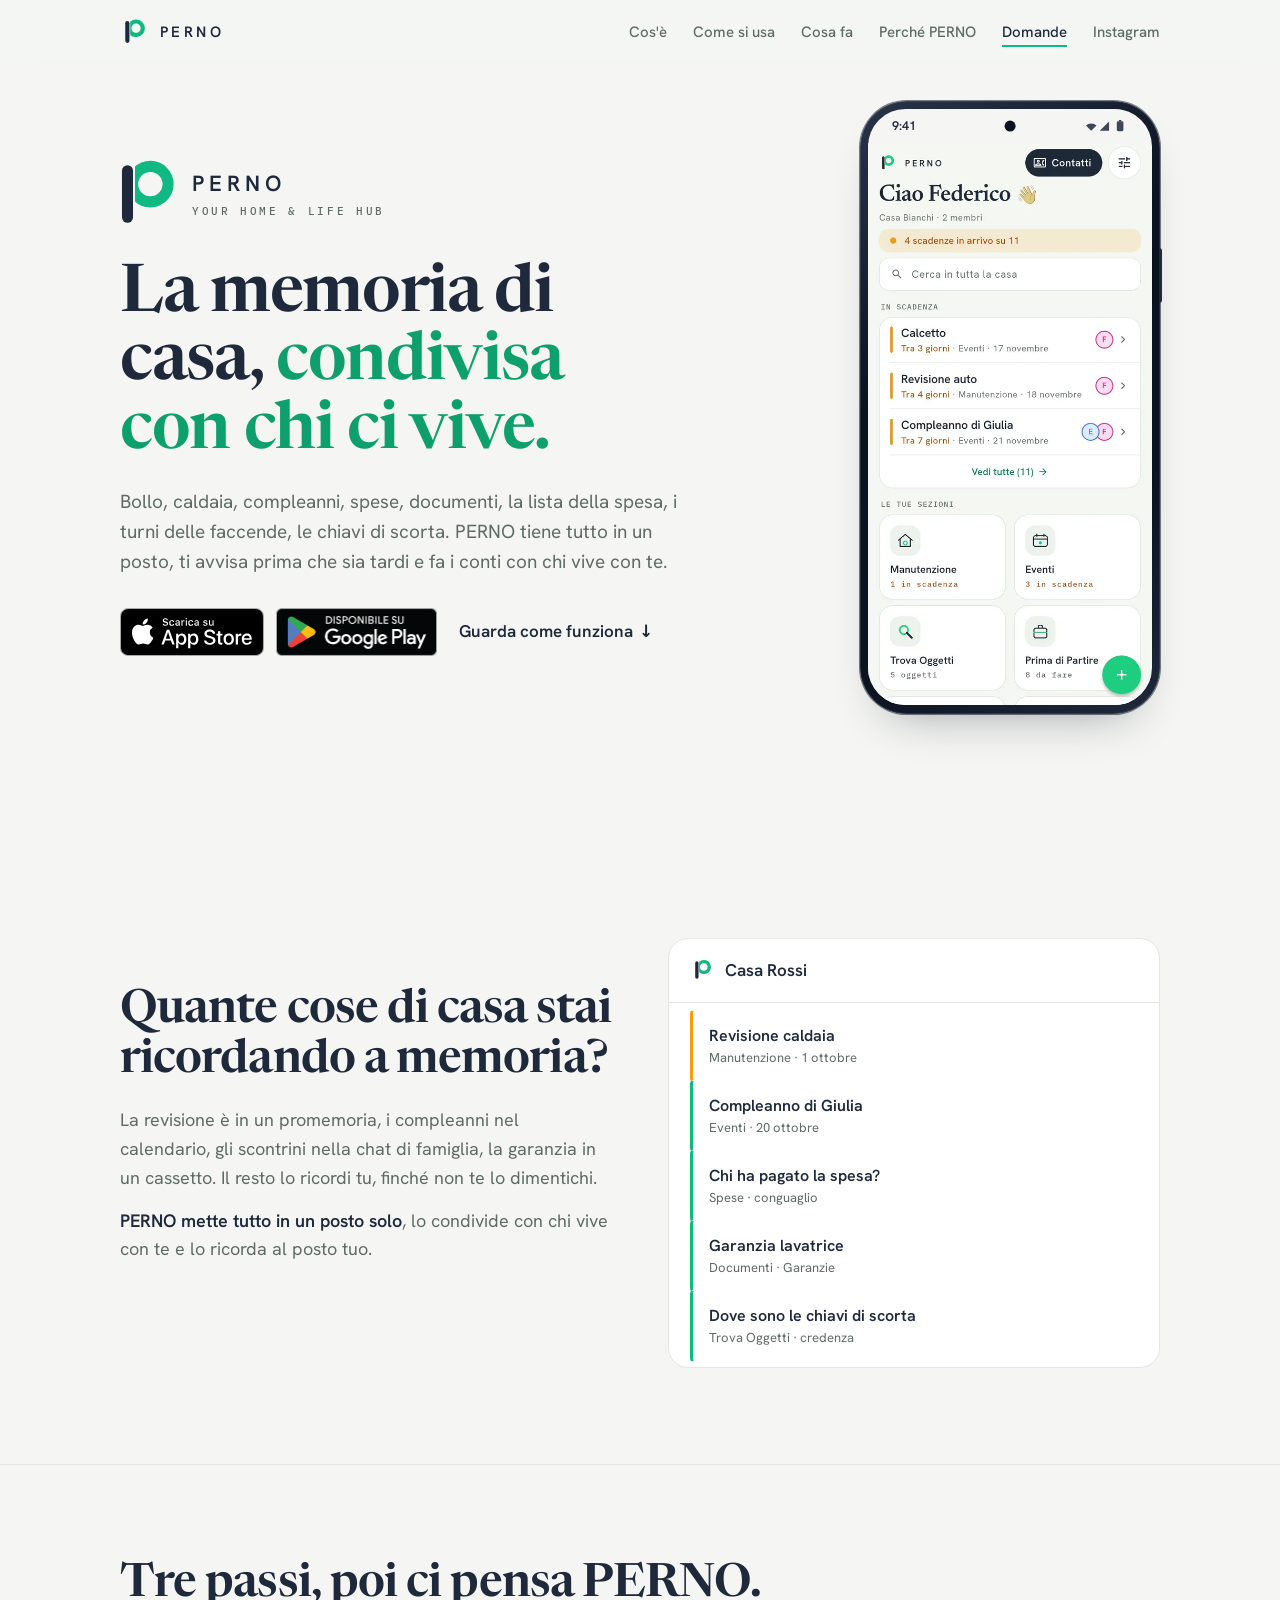
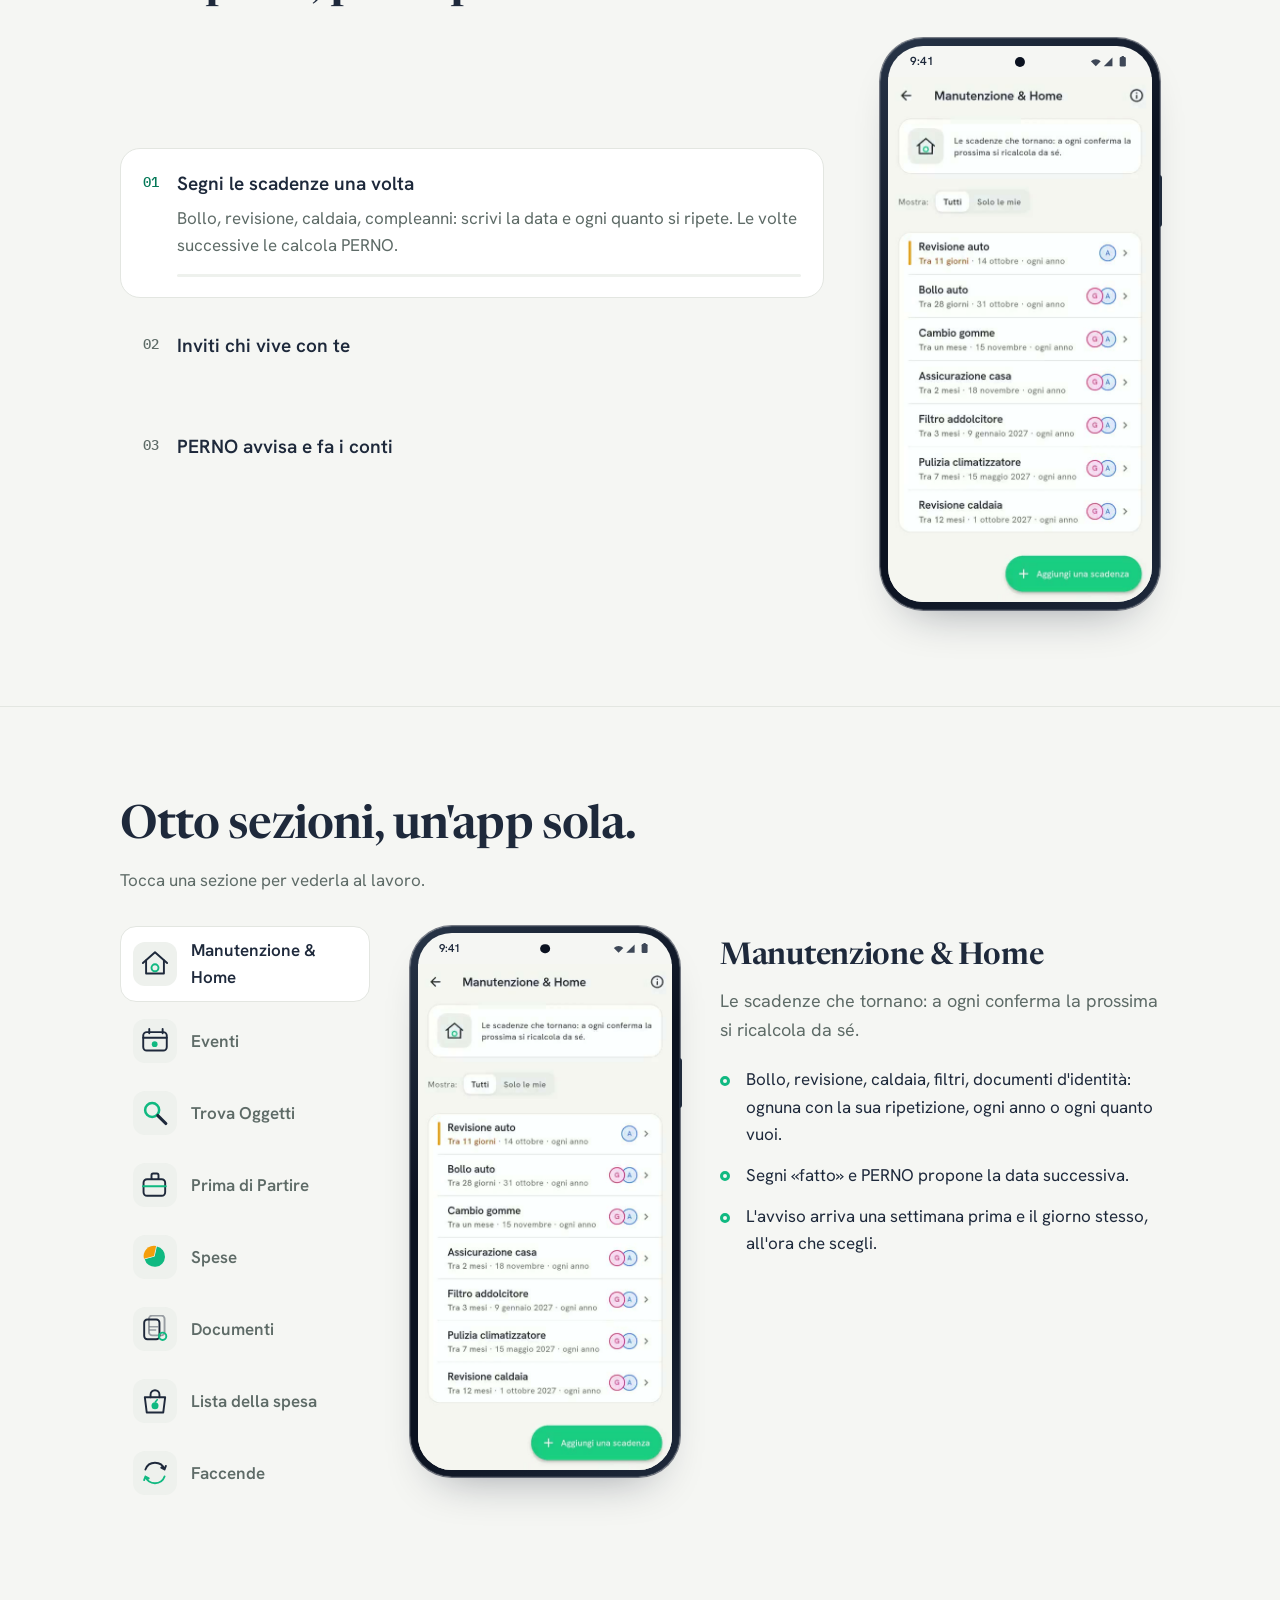
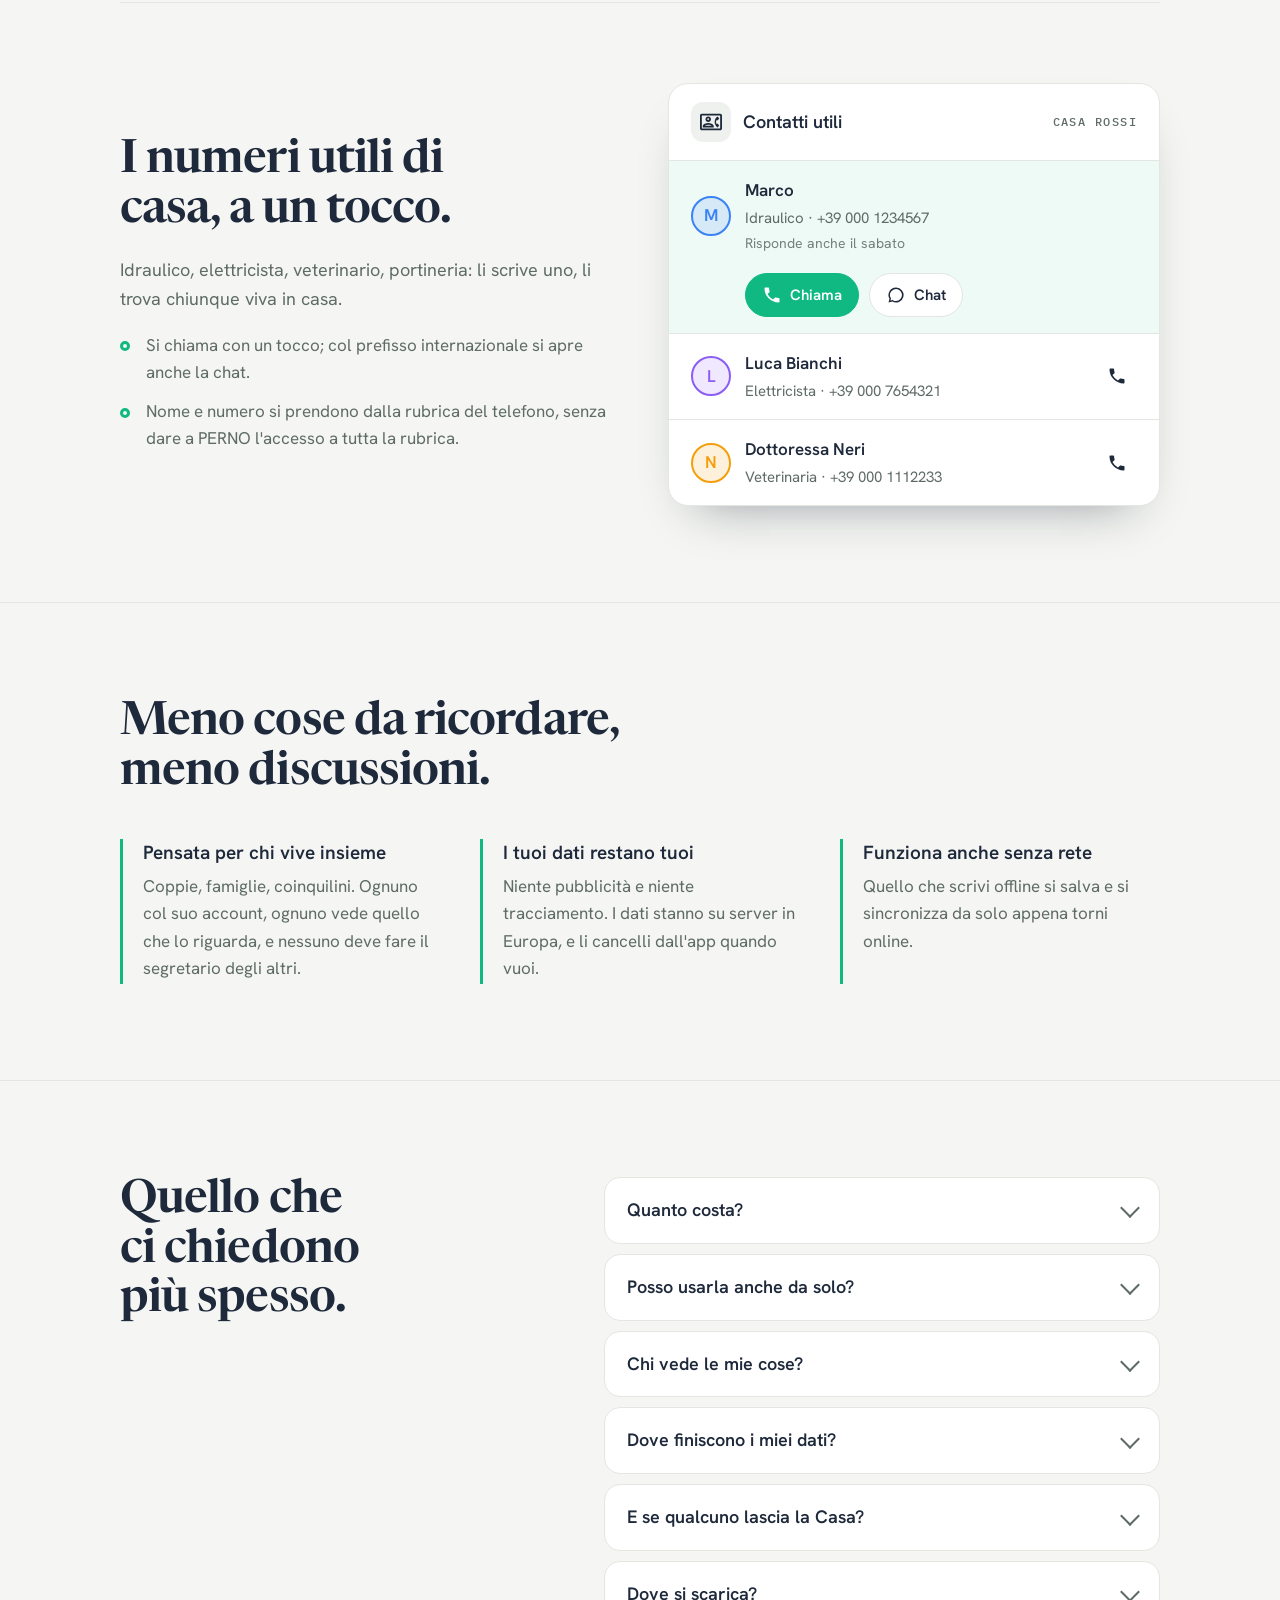
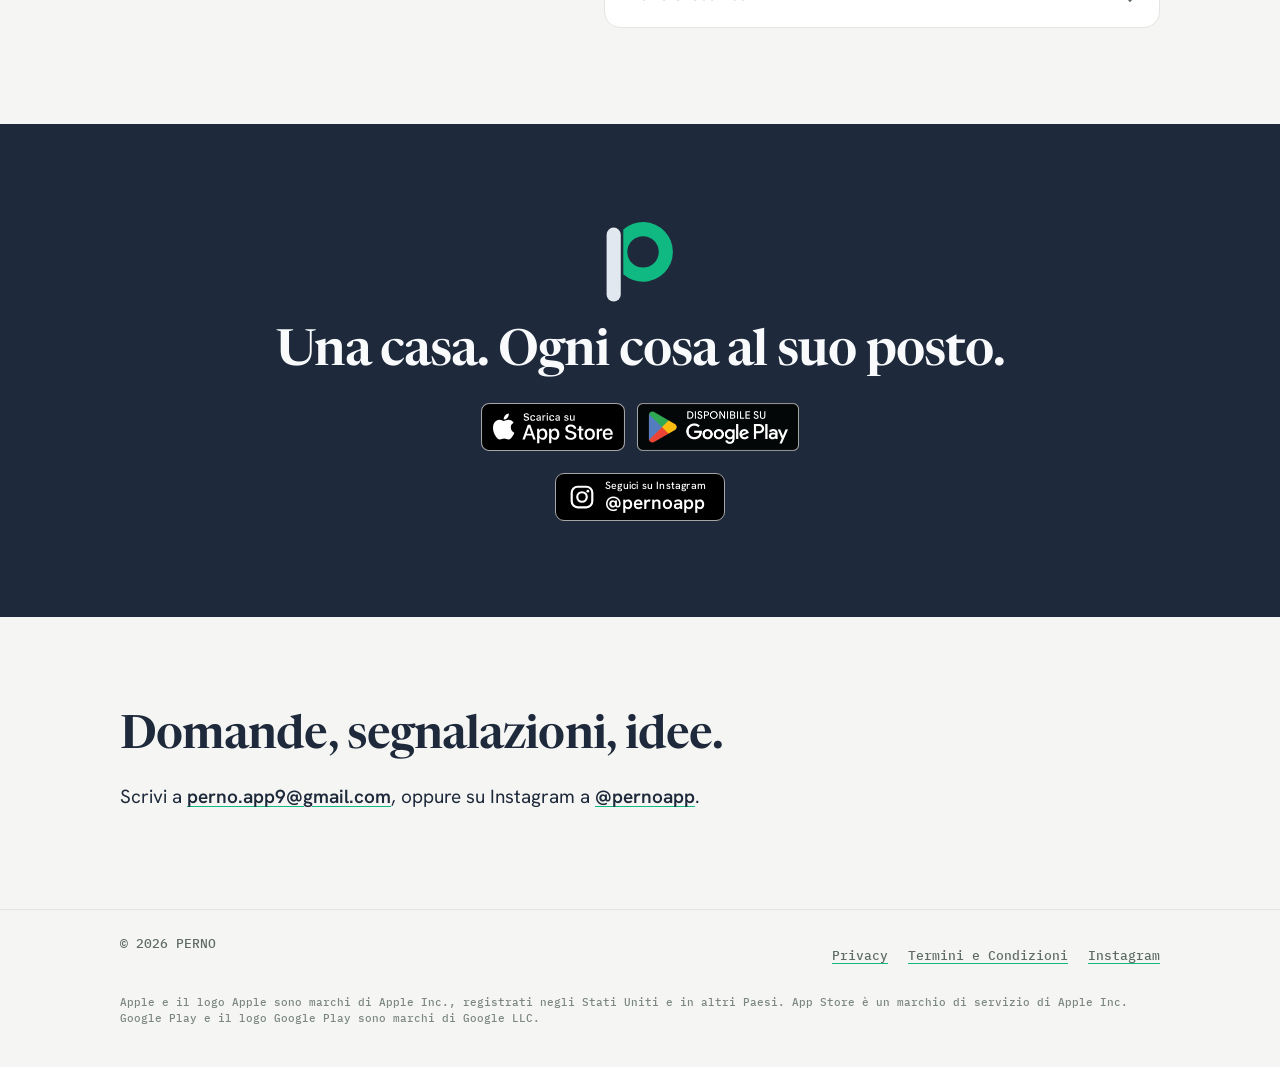
==== commit d063482e: "Sito: otto sezioni, video di Lista della spesa e Faccende, Home nuova Co-Authored-By: Claude Opus 5." ====
--- a/index.html
+++ b/index.html
@@ -4,9 +4,9 @@
 <meta charset="utf-8">
 <meta name="viewport" content="width=device-width, initial-scale=1">
 <title>PERNO — La memoria di casa</title>
-<meta name="description" content="Scadenze, spese, documenti e oggetti in un'app sola, condivisa con chi vive con te. PERNO ricorda, avvisa e fa i conti. Gratis su App Store e Google Play.">
+<meta name="description" content="Scadenze, spese, documenti, oggetti, lista della spesa e faccende in un'app sola, condivisa con chi vive con te. PERNO ricorda, avvisa e fa i conti. Gratis su App Store e Google Play.">
 <meta property="og:title" content="PERNO — La memoria di casa">
-<meta property="og:description" content="Scadenze, spese, documenti e oggetti in un'app sola, condivisa con chi vive con te.">
+<meta property="og:description" content="Scadenze, spese, documenti, oggetti, lista della spesa e faccende in un'app sola, condivisa con chi vive con te.">
 <meta property="og:url" content="https://pernoapp.com/">
 <meta property="og:type" content="website">
 <meta property="og:image" content="https://pernoapp.com/immagini/home.webp">
@@ -62,7 +62,7 @@
         </div>
       </div>
       <h1>La memoria di casa, <em>condivisa con chi ci vive.</em></h1>
-      <p class="sotto">Bollo, caldaia, compleanni, spese, documenti, le chiavi di scorta. PERNO tiene tutto in un posto, ti avvisa prima che sia tardi e fa i conti con chi vive con te.</p>
+      <p class="sotto">Bollo, caldaia, compleanni, spese, documenti, la lista della spesa, i turni delle faccende, le chiavi di scorta. PERNO tiene tutto in un posto, ti avvisa prima che sia tardi e fa i conti con chi vive con te.</p>
       <div class="azioni">
         <div class="negozi">
           <a href="https://apps.apple.com/app/id6820141567"><img src="/immagini/badge-app-store.svg" alt="Scarica su App Store" width="144" height="48"></a>
@@ -72,7 +72,7 @@
       </div>
     </div>
     <div class="telefono telefono-grande entra"><div class="schermo"><div class="barra-stato" aria-hidden="true"><span class="ora">9:41</span><span class="foro"></span><svg class="segnali" viewBox="0 0 58 16"><path d="M8 14 1.2 7.2a9.6 9.6 0 0 1 13.6 0Z"/><path d="M19 14 31 2v12Z"/><rect x="41" y="1.5" width="8.5" height="13" rx="1.8"/><rect x="43.5" y="0" width="3.5" height="2" rx=".6"/></svg></div>
-      <video class="video-auto" muted playsinline loop preload="metadata" poster="/immagini/home.webp" aria-label="PERNO si apre con il logo e mostra la Home: le scadenze in arrivo e le sei sezioni.">
+      <video class="video-auto" muted playsinline loop preload="metadata" poster="/immagini/home.webp" aria-label="PERNO si apre con il logo e mostra la Home: le scadenze in arrivo e le otto sezioni.">
         <source src="/video/avvio.mp4" type="video/mp4">
       </video></div>
     </div>
@@ -143,7 +143,7 @@
 <section class="blocco" id="cosa-fa">
   <div class="pagina">
     <div class="rivela">
-      <h2>Sei sezioni, un'app sola.</h2>
+      <h2>Otto sezioni, un'app sola.</h2>
       <p class="intro">Tocca una sezione per vederla al lavoro.</p>
     </div>
     <div class="esploratore" id="esploratore">
@@ -171,6 +171,14 @@
         <button role="tab" class="scheda-sez" aria-selected="false" aria-controls="pannello" data-sez="documenti">
           <span class="icona"><svg viewBox="40 40 88 88" aria-hidden="true"><g fill="none" stroke-linecap="round" stroke-linejoin="round" stroke-width="6"><rect x="65" y="42" width="49" height="62" rx="10" stroke="var(--tratto)" stroke-opacity=".42"/><path d="M68 77 H92 M68 87 H86" stroke="var(--tratto)" stroke-opacity=".42" stroke-width="5"/><rect x="50" y="54" width="48" height="62" rx="10" stroke="var(--tratto)"/><circle cx="108" cy="107" r="11.5" stroke="#10B981"/></g></svg></span>
           <span>Documenti</span>
+        </button>
+        <button role="tab" class="scheda-sez" aria-selected="false" aria-controls="pannello" data-sez="spesa">
+          <span class="icona"><svg viewBox="16 18 88 88" aria-hidden="true"><g fill="none" stroke-linecap="round" stroke-linejoin="round" stroke-width="6"><path d="M28 50H92L86 98H34Z" stroke="var(--tratto)"/><path d="M46 50V42A14 14 0 0 1 74 42V50" stroke="var(--tratto)"/><path d="M61 65 67 58" stroke="#10B981" stroke-width="5"/></g><circle cx="60" cy="77" r="11" fill="#10B981"/></svg></span>
+          <span>Lista della spesa</span>
+        </button>
+        <button role="tab" class="scheda-sez" aria-selected="false" aria-controls="pannello" data-sez="faccende">
+          <span class="icona"><svg viewBox="16 16 88 88" aria-hidden="true"><g fill="none" stroke-linecap="round" stroke-linejoin="round" stroke-width="6"><path d="M29.9 49.06A32 32 0 0 1 90.07 49.06M94.2 37.8 90.07 49.06 79.7 43.06" stroke="var(--tratto)"/><path d="M90.07 70.94A32 32 0 0 1 29.93 70.94M25.8 82.2 29.93 70.94 40.3 76.94" stroke="#10B981"/></g></svg></span>
+          <span>Faccende</span>
         </button>
       </div>
       <div class="pannello" id="pannello" role="tabpanel" aria-live="polite">
